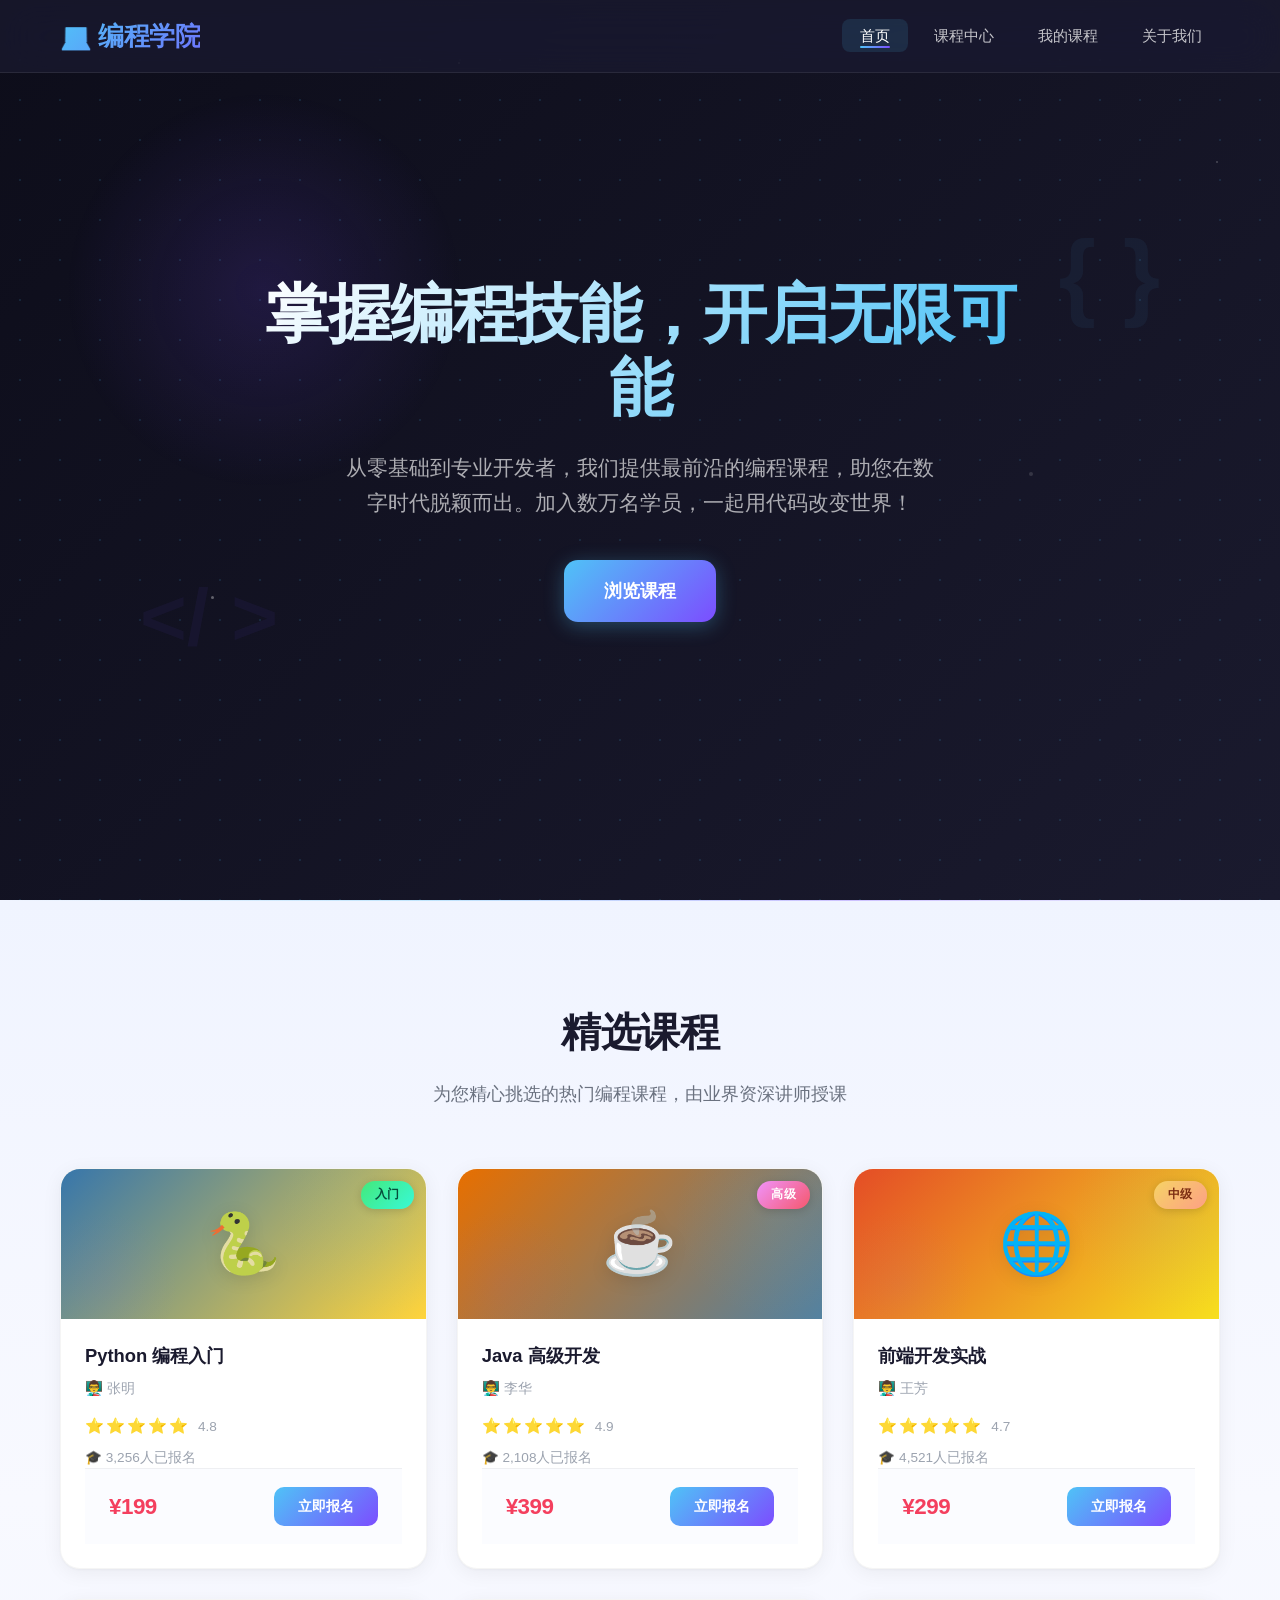
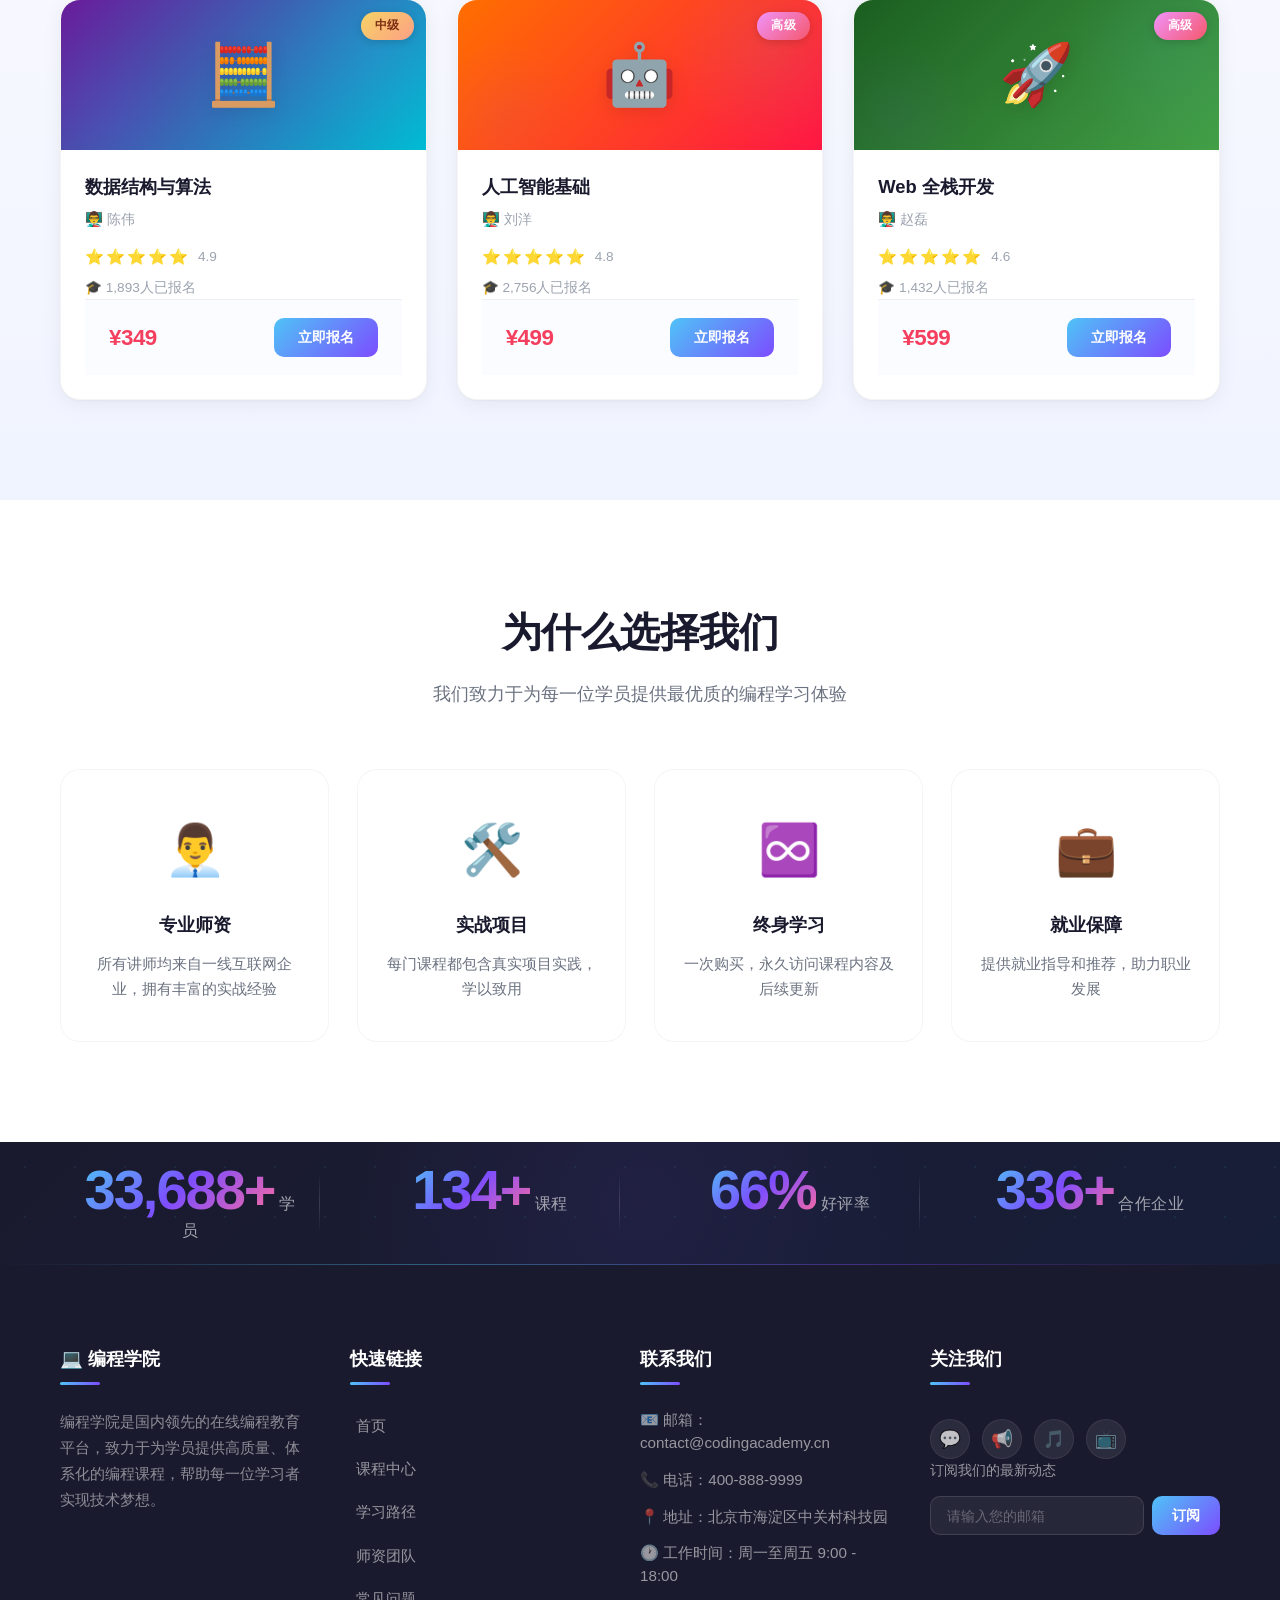
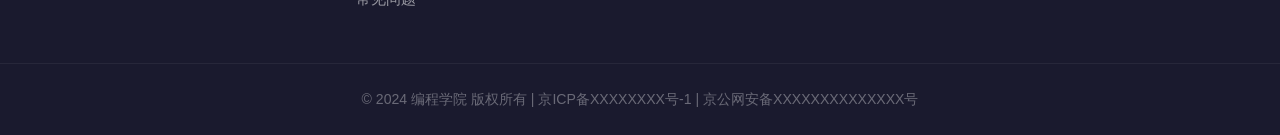
==== index.html @ 3097e920 "main commit" ====
<!doctype html>
<html lang="zh-CN">
    <head>
        <meta charset="UTF-8" />
        <meta name="viewport" content="width=device-width, initial-scale=1.0" />
        <title>编程学院 - 专业编程课程在线学习平台</title>
        <link rel="stylesheet" href="styles.css" />
    </head>
    <body>
        <!-- 导航栏 -->
        <nav class="navbar">
            <div class="container nav-container">
                <a href="index.html" class="logo">💻 编程学院</a>
                <ul class="nav-links">
                    <li>
                        <a href="index.html" class="nav-link active">首页</a>
                    </li>
                    <li>
                        <a href="courses.html" class="nav-link">课程中心</a>
                    </li>
                    <li>
                        <a href="dashboard.html" class="nav-link">我的课程</a>
                    </li>
                    <li><a href="about.html" class="nav-link">关于我们</a></li>
                </ul>
                <button class="mobile-menu-btn" aria-label="打开菜单">
                    <span></span>
                    <span></span>
                    <span></span>
                </button>
            </div>
        </nav>

        <!-- 英雄区域 -->
        <section class="hero">
            <div class="container hero-content">
                <h1 class="hero-title">掌握编程技能，开启无限可能</h1>
                <p class="hero-subtitle">
                    从零基础到专业开发者，我们提供最前沿的编程课程，助您在数字时代脱颖而出。加入数万名学员，一起用代码改变世界！
                </p>
                <a href="#courses" class="btn btn-primary btn-lg">浏览课程</a>
            </div>
        </section>

        <!-- 精选课程 -->
        <section id="courses" class="section courses-section">
            <div class="container">
                <h2 class="section-title">精选课程</h2>
                <p class="section-subtitle">
                    为您精心挑选的热门编程课程，由业界资深讲师授课
                </p>
                <div class="courses-grid">
                    <!-- 课程卡片 1: Python 编程入门 -->
                    <div class="course-card">
                        <div
                            class="card-header"
                            style="
                                background: linear-gradient(
                                    135deg,
                                    #3776ab,
                                    #ffd43b
                                );
                            "
                        >
                            <span class="course-icon">🐍</span>
                            <span class="difficulty-tag tag-beginner"
                                >入门</span
                            >
                        </div>
                        <div class="card-body">
                            <h3 class="course-title">Python 编程入门</h3>
                            <p class="course-instructor">👨‍🏫 张明</p>
                            <div class="course-rating">
                                <span class="stars">⭐⭐⭐⭐⭐</span>
                                <span class="rating-number">4.8</span>
                            </div>
                            <p class="course-enrolled">🎓 3,256人已报名</p>
                            <div class="card-footer">
                                <span class="course-price">¥199</span>
                                <button class="btn btn-enroll">立即报名</button>
                            </div>
                        </div>
                    </div>

                    <!-- 课程卡片 2: Java 高级开发 -->
                    <div class="course-card">
                        <div
                            class="card-header"
                            style="
                                background: linear-gradient(
                                    135deg,
                                    #e76f00,
                                    #5382a1
                                );
                            "
                        >
                            <span class="course-icon">☕</span>
                            <span class="difficulty-tag tag-advanced"
                                >高级</span
                            >
                        </div>
                        <div class="card-body">
                            <h3 class="course-title">Java 高级开发</h3>
                            <p class="course-instructor">👨‍🏫 李华</p>
                            <div class="course-rating">
                                <span class="stars">⭐⭐⭐⭐⭐</span>
                                <span class="rating-number">4.9</span>
                            </div>
                            <p class="course-enrolled">🎓 2,108人已报名</p>
                            <div class="card-footer">
                                <span class="course-price">¥399</span>
                                <button class="btn btn-enroll">立即报名</button>
                            </div>
                        </div>
                    </div>

                    <!-- 课程卡片 3: 前端开发实战 -->
                    <div class="course-card">
                        <div
                            class="card-header"
                            style="
                                background: linear-gradient(
                                    135deg,
                                    #e44d26,
                                    #f7df1e
                                );
                            "
                        >
                            <span class="course-icon">🌐</span>
                            <span class="difficulty-tag tag-intermediate"
                                >中级</span
                            >
                        </div>
                        <div class="card-body">
                            <h3 class="course-title">前端开发实战</h3>
                            <p class="course-instructor">👨‍🏫 王芳</p>
                            <div class="course-rating">
                                <span class="stars">⭐⭐⭐⭐⭐</span>
                                <span class="rating-number">4.7</span>
                            </div>
                            <p class="course-enrolled">🎓 4,521人已报名</p>
                            <div class="card-footer">
                                <span class="course-price">¥299</span>
                                <button class="btn btn-enroll">立即报名</button>
                            </div>
                        </div>
                    </div>

                    <!-- 课程卡片 4: 数据结构与算法 -->
                    <div class="course-card">
                        <div
                            class="card-header"
                            style="
                                background: linear-gradient(
                                    135deg,
                                    #6a1b9a,
                                    #00bcd4
                                );
                            "
                        >
                            <span class="course-icon">🧮</span>
                            <span class="difficulty-tag tag-intermediate"
                                >中级</span
                            >
                        </div>
                        <div class="card-body">
                            <h3 class="course-title">数据结构与算法</h3>
                            <p class="course-instructor">👨‍🏫 陈伟</p>
                            <div class="course-rating">
                                <span class="stars">⭐⭐⭐⭐⭐</span>
                                <span class="rating-number">4.9</span>
                            </div>
                            <p class="course-enrolled">🎓 1,893人已报名</p>
                            <div class="card-footer">
                                <span class="course-price">¥349</span>
                                <button class="btn btn-enroll">立即报名</button>
                            </div>
                        </div>
                    </div>

                    <!-- 课程卡片 5: 人工智能基础 -->
                    <div class="course-card">
                        <div
                            class="card-header"
                            style="
                                background: linear-gradient(
                                    135deg,
                                    #ff6f00,
                                    #ff1744
                                );
                            "
                        >
                            <span class="course-icon">🤖</span>
                            <span class="difficulty-tag tag-advanced"
                                >高级</span
                            >
                        </div>
                        <div class="card-body">
                            <h3 class="course-title">人工智能基础</h3>
                            <p class="course-instructor">👨‍🏫 刘洋</p>
                            <div class="course-rating">
                                <span class="stars">⭐⭐⭐⭐⭐</span>
                                <span class="rating-number">4.8</span>
                            </div>
                            <p class="course-enrolled">🎓 2,756人已报名</p>
                            <div class="card-footer">
                                <span class="course-price">¥499</span>
                                <button class="btn btn-enroll">立即报名</button>
                            </div>
                        </div>
                    </div>

                    <!-- 课程卡片 6: Web 全栈开发 -->
                    <div class="course-card">
                        <div
                            class="card-header"
                            style="
                                background: linear-gradient(
                                    135deg,
                                    #1b5e20,
                                    #43a047
                                );
                            "
                        >
                            <span class="course-icon">🚀</span>
                            <span class="difficulty-tag tag-advanced"
                                >高级</span
                            >
                        </div>
                        <div class="card-body">
                            <h3 class="course-title">Web 全栈开发</h3>
                            <p class="course-instructor">👨‍🏫 赵磊</p>
                            <div class="course-rating">
                                <span class="stars">⭐⭐⭐⭐⭐</span>
                                <span class="rating-number">4.6</span>
                            </div>
                            <p class="course-enrolled">🎓 1,432人已报名</p>
                            <div class="card-footer">
                                <span class="course-price">¥599</span>
                                <button class="btn btn-enroll">立即报名</button>
                            </div>
                        </div>
                    </div>
                </div>
            </div>
        </section>

        <!-- 为什么选择我们 -->
        <section id="about" class="section features-section">
            <div class="container">
                <h2 class="section-title">为什么选择我们</h2>
                <p class="section-subtitle">
                    我们致力于为每一位学员提供最优质的编程学习体验
                </p>
                <div class="features-grid">
                    <div class="feature-card">
                        <span class="feature-icon">👨‍💼</span>
                        <h3 class="feature-title">专业师资</h3>
                        <p class="feature-desc">
                            所有讲师均来自一线互联网企业，拥有丰富的实战经验
                        </p>
                    </div>

                    <div class="feature-card">
                        <span class="feature-icon">🛠️</span>
                        <h3 class="feature-title">实战项目</h3>
                        <p class="feature-desc">
                            每门课程都包含真实项目实践，学以致用
                        </p>
                    </div>

                    <div class="feature-card">
                        <span class="feature-icon">♾️</span>
                        <h3 class="feature-title">终身学习</h3>
                        <p class="feature-desc">
                            一次购买，永久访问课程内容及后续更新
                        </p>
                    </div>

                    <div class="feature-card">
                        <span class="feature-icon">💼</span>
                        <h3 class="feature-title">就业保障</h3>
                        <p class="feature-desc">
                            提供就业指导和推荐，助力职业发展
                        </p>
                    </div>
                </div>
            </div>
        </section>

        <!-- 统计数据 -->
        <section class="stats-section">
            <div class="container stats-grid">
                <div class="stat-item">
                    <span class="stat-number" data-target="50000">50,000+</span>
                    <span class="stat-label">学员</span>
                </div>
                <div class="stat-item">
                    <span class="stat-number" data-target="200">200+</span>
                    <span class="stat-label">课程</span>
                </div>
                <div class="stat-item">
                    <span class="stat-number" data-target="98">98%</span>
                    <span class="stat-label">好评率</span>
                </div>
                <div class="stat-item">
                    <span class="stat-number" data-target="500">500+</span>
                    <span class="stat-label">合作企业</span>
                </div>
            </div>
        </section>

        <!-- 页脚 -->
        <footer class="footer">
            <div class="container footer-grid">
                <div class="footer-col">
                    <h4 class="footer-heading">💻 编程学院</h4>
                    <p class="footer-about">
                        编程学院是国内领先的在线编程教育平台，致力于为学员提供高质量、体系化的编程课程，帮助每一位学习者实现技术梦想。
                    </p>
                </div>

                <div class="footer-col">
                    <h4 class="footer-heading">快速链接</h4>
                    <ul class="footer-links">
                        <li><a href="#">首页</a></li>
                        <li><a href="#courses">课程中心</a></li>
                        <li><a href="#">学习路径</a></li>
                        <li><a href="#">师资团队</a></li>
                        <li><a href="#">常见问题</a></li>
                    </ul>
                </div>

                <div class="footer-col">
                    <h4 class="footer-heading">联系我们</h4>
                    <ul class="footer-contact">
                        <li>📧 邮箱：contact@codingacademy.cn</li>
                        <li>📞 电话：400-888-9999</li>
                        <li>📍 地址：北京市海淀区中关村科技园</li>
                        <li>🕐 工作时间：周一至周五 9:00 - 18:00</li>
                    </ul>
                </div>

                <div class="footer-col">
                    <h4 class="footer-heading">关注我们</h4>
                    <div class="social-links">
                        <a href="#" class="social-link" title="微信">💬</a>
                        <a href="#" class="social-link" title="微博">📢</a>
                        <a href="#" class="social-link" title="抖音">🎵</a>
                        <a href="#" class="social-link" title="哔哩哔哩">📺</a>
                    </div>
                    <p class="footer-newsletter-label">订阅我们的最新动态</p>
                    <div class="newsletter-form">
                        <input
                            type="email"
                            placeholder="请输入您的邮箱"
                            class="newsletter-input"
                        />
                        <button class="btn btn-subscribe">订阅</button>
                    </div>
                </div>
            </div>
            <div class="footer-bottom">
                <div class="container">
                    <p>
                        © 2024 编程学院 版权所有 | 京ICP备XXXXXXXX号-1 |
                        京公网安备XXXXXXXXXXXXXX号
                    </p>
                </div>
            </div>
        </footer>

        <script src="app.js"></script>
    </body>
</html>
---- styles.css ----
/* ============================================
   Chinese Programming Course Enrollment Website
   Modern CSS with Animations & Effects
   ============================================ */

/* === Base Reset & Global Styles === */
*,
*::before,
*::after {
    margin: 0;
    padding: 0;
    box-sizing: border-box;
}

html {
    scroll-behavior: smooth;
    font-size: 16px;
}

body {
    font-family:
        "PingFang SC", "Microsoft YaHei", "Helvetica Neue", Arial, sans-serif;
    color: #2d2d3a;
    background: #fafbff;
    line-height: 1.6;
    overflow-x: hidden;
    -webkit-font-smoothing: antialiased;
    -moz-osx-font-smoothing: grayscale;
}

a {
    text-decoration: none;
    color: inherit;
}

ul {
    list-style: none;
}

img {
    max-width: 100%;
    display: block;
}

/* === Custom Scrollbar === */
::-webkit-scrollbar {
    width: 10px;
}

::-webkit-scrollbar-track {
    background: #1a1a2e;
}

::-webkit-scrollbar-thumb {
    background: linear-gradient(180deg, #4fc3f7, #7c4dff);
    border-radius: 10px;
    border: 2px solid #1a1a2e;
}

::-webkit-scrollbar-thumb:hover {
    background: linear-gradient(180deg, #81d4fa, #9c6fff);
}

/* === Selection Color === */
::selection {
    background: rgba(124, 77, 255, 0.3);
    color: #1a1a2e;
}

::-moz-selection {
    background: rgba(124, 77, 255, 0.3);
    color: #1a1a2e;
}

/* === Keyframe Animations === */
@keyframes float {
    0%,
    100% {
        transform: translateY(0) rotate(0deg);
        opacity: 0.6;
    }
    25% {
        transform: translateY(-30px) rotate(5deg);
        opacity: 0.8;
    }
    50% {
        transform: translateY(-15px) rotate(-3deg);
        opacity: 0.5;
    }
    75% {
        transform: translateY(-40px) rotate(8deg);
        opacity: 0.7;
    }
}

@keyframes float2 {
    0%,
    100% {
        transform: translate(0, 0) scale(1);
    }
    33% {
        transform: translate(30px, -30px) scale(1.05);
    }
    66% {
        transform: translate(-20px, -50px) scale(0.95);
    }
}

@keyframes float3 {
    0%,
    100% {
        transform: translate(0, 0) rotate(0deg);
    }
    50% {
        transform: translate(-40px, -20px) rotate(180deg);
    }
}

@keyframes fadeInUp {
    from {
        opacity: 0;
        transform: translateY(40px);
    }
    to {
        opacity: 1;
        transform: translateY(0);
    }
}

@keyframes pulse {
    0%,
    100% {
        box-shadow: 0 0 0 0 rgba(79, 195, 247, 0.4);
    }
    50% {
        box-shadow: 0 0 0 15px rgba(79, 195, 247, 0);
    }
}

@keyframes gradientShift {
    0% {
        background-position: 0% 50%;
    }
    50% {
        background-position: 100% 50%;
    }
    100% {
        background-position: 0% 50%;
    }
}

@keyframes slideDown {
    from {
        transform: translateY(-100%);
        opacity: 0;
    }
    to {
        transform: translateY(0);
        opacity: 1;
    }
}

@keyframes textGradient {
    0% {
        background-position: 0% 50%;
    }
    50% {
        background-position: 100% 50%;
    }
    100% {
        background-position: 0% 50%;
    }
}

@keyframes scaleIn {
    from {
        opacity: 0;
        transform: scale(0.9);
    }
    to {
        opacity: 1;
        transform: scale(1);
    }
}

@keyframes shimmer {
    0% {
        background-position: -200% center;
    }
    100% {
        background-position: 200% center;
    }
}

@keyframes borderGlow {
    0%,
    100% {
        border-top-color: #4fc3f7;
    }
    33% {
        border-top-color: #7c4dff;
    }
    66% {
        border-top-color: #ff6b6b;
    }
}

@keyframes countUp {
    from {
        opacity: 0;
        transform: scale(0.5);
    }
    to {
        opacity: 1;
        transform: scale(1);
    }
}

@keyframes dotPulse {
    0%,
    100% {
        opacity: 0.15;
    }
    50% {
        opacity: 0.3;
    }
}

/* === Layout === */
.container {
    max-width: 1200px;
    margin: 0 auto;
    padding: 0 20px;
}

.section {
    padding: 100px 0;
}

.section-title {
    text-align: center;
    font-size: 2.5rem;
    font-weight: 800;
    margin-bottom: 15px;
    color: #1a1a2e;
    letter-spacing: -0.5px;
}

.section-subtitle {
    text-align: center;
    color: #6b7280;
    font-size: 1.15rem;
    margin-bottom: 60px;
    max-width: 600px;
    margin-left: auto;
    margin-right: auto;
}

/* === Navbar === */
.navbar {
    position: fixed;
    top: 0;
    left: 0;
    right: 0;
    z-index: 1000;
    background: rgba(26, 26, 46, 0.75);
    backdrop-filter: blur(20px) saturate(180%);
    -webkit-backdrop-filter: blur(20px) saturate(180%);
    border-bottom: 1px solid rgba(255, 255, 255, 0.08);
    padding: 0 20px;
    transition: all 0.4s cubic-bezier(0.4, 0, 0.2, 1);
    animation: slideDown 0.6s ease-out;
}

.navbar.scrolled {
    background: rgba(26, 26, 46, 0.92);
    box-shadow: 0 8px 32px rgba(0, 0, 0, 0.3);
}

.nav-container {
    max-width: 1200px;
    margin: 0 auto;
    display: flex;
    justify-content: space-between;
    align-items: center;
    height: 72px;
}

.logo {
    font-size: 1.6rem;
    font-weight: 800;
    color: #ffffff;
    text-decoration: none;
    background: linear-gradient(135deg, #4fc3f7, #7c4dff, #ff6b9d);
    background-size: 300% 300%;
    -webkit-background-clip: text;
    -webkit-text-fill-color: transparent;
    background-clip: text;
    animation: textGradient 4s ease infinite;
    letter-spacing: -0.5px;
    transition: transform 0.3s ease;
}

.logo:hover {
    transform: scale(1.05);
}

.nav-links {
    display: flex;
    align-items: center;
    gap: 8px;
}

.nav-link {
    color: rgba(255, 255, 255, 0.75);
    text-decoration: none;
    padding: 8px 18px;
    border-radius: 8px;
    font-size: 0.95rem;
    font-weight: 500;
    position: relative;
    transition: all 0.3s ease;
    overflow: hidden;
}

.nav-link::after {
    content: "";
    position: absolute;
    bottom: 4px;
    left: 18px;
    right: 18px;
    height: 2px;
    background: linear-gradient(90deg, #4fc3f7, #7c4dff);
    border-radius: 2px;
    transform: scaleX(0);
    transform-origin: center;
    transition: transform 0.3s cubic-bezier(0.4, 0, 0.2, 1);
}

.nav-link:hover {
    color: #ffffff;
    background: rgba(255, 255, 255, 0.06);
}

.nav-link:hover::after {
    transform: scaleX(1);
}

.nav-link.active {
    color: #ffffff;
    background: rgba(79, 195, 247, 0.12);
}

.nav-link.active::after {
    transform: scaleX(1);
    background: linear-gradient(90deg, #4fc3f7, #7c4dff);
}

.mobile-menu-btn {
    display: none;
    flex-direction: column;
    justify-content: center;
    gap: 5px;
    width: 36px;
    height: 36px;
    background: none;
    border: none;
    cursor: pointer;
    padding: 6px;
    border-radius: 8px;
    transition: background 0.3s ease;
}

.mobile-menu-btn:hover {
    background: rgba(255, 255, 255, 0.1);
}

.mobile-menu-btn span {
    display: block;
    width: 100%;
    height: 2px;
    background: #ffffff;
    border-radius: 2px;
    transition: all 0.3s ease;
}

/* === Hero Section === */
.hero {
    min-height: 100vh;
    display: flex;
    align-items: center;
    justify-content: center;
    position: relative;
    overflow: hidden;
    background: linear-gradient(
        135deg,
        #0d0d1a 0%,
        #1a1a2e 25%,
        #16213e 50%,
        #1a1a3e 75%,
        #0d0d1a 100%
    );
    background-size: 400% 400%;
    animation: gradientShift 15s ease infinite;
}

/* Dot/grid pattern background */
.hero::before {
    content: "";
    position: absolute;
    top: 0;
    left: 0;
    right: 0;
    bottom: 0;
    background-image: radial-gradient(
        circle,
        rgba(79, 195, 247, 0.12) 1px,
        transparent 1px
    );
    background-size: 40px 40px;
    animation: dotPulse 6s ease-in-out infinite;
    z-index: 1;
}

/* Floating particles / shapes */
.hero::after {
    content: "";
    position: absolute;
    top: 10%;
    left: 5%;
    width: 400px;
    height: 400px;
    background: radial-gradient(
        circle,
        rgba(124, 77, 255, 0.15) 0%,
        transparent 70%
    );
    border-radius: 50%;
    animation: float2 12s ease-in-out infinite;
    z-index: 1;
}

.hero .hero-particles {
    position: absolute;
    top: 0;
    left: 0;
    right: 0;
    bottom: 0;
    z-index: 1;
    overflow: hidden;
}

.hero .hero-particle {
    position: absolute;
    border-radius: 50%;
    opacity: 0;
    animation: float 8s ease-in-out infinite;
}

.hero .hero-particle:nth-child(1) {
    width: 6px;
    height: 6px;
    background: #4fc3f7;
    top: 20%;
    left: 15%;
    animation-duration: 7s;
    animation-delay: 0s;
    opacity: 0.6;
}

.hero .hero-particle:nth-child(2) {
    width: 8px;
    height: 8px;
    background: #7c4dff;
    top: 60%;
    left: 80%;
    animation-duration: 9s;
    animation-delay: 1s;
    opacity: 0.5;
}

.hero .hero-particle:nth-child(3) {
    width: 4px;
    height: 4px;
    background: #ff6b9d;
    top: 40%;
    left: 60%;
    animation-duration: 6s;
    animation-delay: 2s;
    opacity: 0.7;
}

.hero .hero-particle:nth-child(4) {
    width: 10px;
    height: 10px;
    background: rgba(79, 195, 247, 0.4);
    top: 80%;
    left: 25%;
    animation-duration: 11s;
    animation-delay: 0.5s;
    opacity: 0.4;
}

.hero .hero-particle:nth-child(5) {
    width: 5px;
    height: 5px;
    background: rgba(124, 77, 255, 0.5);
    top: 15%;
    left: 70%;
    animation-duration: 8s;
    animation-delay: 3s;
    opacity: 0.6;
}

/* Additional floating decorative shapes via pseudo-elements on hero-content */
.hero-content {
    position: relative;
    z-index: 10;
    text-align: center;
    color: #ffffff;
    max-width: 800px;
    padding: 0 20px;
    animation: fadeInUp 1s ease-out 0.3s both;
}

.hero-content::before {
    content: "{ }";
    position: absolute;
    top: -80px;
    right: -120px;
    font-size: 6rem;
    font-weight: 800;
    color: rgba(79, 195, 247, 0.06);
    animation: float3 10s ease-in-out infinite;
    pointer-events: none;
    z-index: -1;
}

.hero-content::after {
    content: "</ >";
    position: absolute;
    bottom: -60px;
    left: -100px;
    font-size: 5rem;
    font-weight: 800;
    color: rgba(124, 77, 255, 0.06);
    animation: float2 12s ease-in-out infinite reverse;
    pointer-events: none;
    z-index: -1;
}

.hero-title {
    font-size: 4rem;
    font-weight: 900;
    line-height: 1.15;
    margin-bottom: 24px;
    letter-spacing: -1.5px;
    background: linear-gradient(
        135deg,
        #ffffff 0%,
        #4fc3f7 30%,
        #7c4dff 60%,
        #ff6b9d 100%
    );
    background-size: 300% 300%;
    -webkit-background-clip: text;
    -webkit-text-fill-color: transparent;
    background-clip: text;
    animation: textGradient 6s ease infinite;
}

.hero-subtitle {
    font-size: 1.3rem;
    color: rgba(255, 255, 255, 0.65);
    margin-bottom: 40px;
    line-height: 1.7;
    font-weight: 400;
    max-width: 600px;
    margin-left: auto;
    margin-right: auto;
}

/* === Buttons === */
.btn {
    display: inline-flex;
    align-items: center;
    justify-content: center;
    gap: 8px;
    padding: 12px 28px;
    border: none;
    border-radius: 12px;
    font-size: 1rem;
    font-weight: 600;
    font-family: inherit;
    cursor: pointer;
    transition: all 0.3s cubic-bezier(0.4, 0, 0.2, 1);
    text-decoration: none;
    position: relative;
    overflow: hidden;
}

.btn::before {
    content: "";
    position: absolute;
    top: 0;
    left: -100%;
    width: 100%;
    height: 100%;
    background: linear-gradient(
        90deg,
        transparent,
        rgba(255, 255, 255, 0.15),
        transparent
    );
    transition: left 0.5s ease;
}

.btn:hover::before {
    left: 100%;
}

.btn-primary {
    background: linear-gradient(135deg, #4fc3f7, #7c4dff);
    color: #ffffff;
    box-shadow: 0 4px 20px rgba(79, 195, 247, 0.3);
}

.btn-primary:hover {
    transform: translateY(-2px) scale(1.03);
    box-shadow:
        0 8px 40px rgba(79, 195, 247, 0.45),
        0 0 60px rgba(124, 77, 255, 0.2);
}

.btn-primary:active {
    transform: translateY(0) scale(0.98);
}

.btn-lg {
    padding: 16px 40px;
    font-size: 1.15rem;
    border-radius: 14px;
    animation: pulse 3s infinite;
}

.btn-lg:hover {
    animation: none;
    transform: translateY(-3px) scale(1.05);
    box-shadow:
        0 12px 50px rgba(79, 195, 247, 0.5),
        0 0 80px rgba(124, 77, 255, 0.25);
}

/* === Course Section === */
.courses-section {
    background: linear-gradient(180deg, #f0f4ff 0%, #f8f9ff 50%, #f0f4ff 100%);
    position: relative;
}

.courses-section::before {
    content: "";
    position: absolute;
    top: 0;
    left: 0;
    right: 0;
    height: 1px;
    background: linear-gradient(
        90deg,
        transparent,
        rgba(79, 195, 247, 0.3),
        rgba(124, 77, 255, 0.3),
        transparent
    );
}

.courses-grid {
    display: grid;
    grid-template-columns: repeat(3, 1fr);
    gap: 30px;
}

.course-card {
    background: #ffffff;
    border-radius: 20px;
    overflow: hidden;
    box-shadow:
        0 4px 20px rgba(0, 0, 0, 0.06),
        0 1px 3px rgba(0, 0, 0, 0.04);
    transition: all 0.4s cubic-bezier(0.4, 0, 0.2, 1);
    border: 1px solid rgba(0, 0, 0, 0.04);
    position: relative;
}

.course-card::before {
    content: "";
    position: absolute;
    top: 0;
    left: 0;
    right: 0;
    height: 3px;
    background: linear-gradient(90deg, #4fc3f7, #7c4dff);
    opacity: 0;
    transition: opacity 0.4s ease;
}

.course-card:hover {
    transform: translateY(-10px) scale(1.02);
    box-shadow:
        0 20px 60px rgba(0, 0, 0, 0.12),
        0 8px 24px rgba(79, 195, 247, 0.08);
}

.course-card:hover::before {
    opacity: 1;
}

/* Staggered animation delays for cards */
.course-card.animate {
    animation: fadeInUp 0.6s ease-out both;
}

.course-card:nth-child(1).animate {
    animation-delay: 0.1s;
}
.course-card:nth-child(2).animate {
    animation-delay: 0.2s;
}
.course-card:nth-child(3).animate {
    animation-delay: 0.3s;
}
.course-card:nth-child(4).animate {
    animation-delay: 0.4s;
}
.course-card:nth-child(5).animate {
    animation-delay: 0.5s;
}
.course-card:nth-child(6).animate {
    animation-delay: 0.6s;
}
.course-card:nth-child(7).animate {
    animation-delay: 0.7s;
}
.course-card:nth-child(8).animate {
    animation-delay: 0.8s;
}
.course-card:nth-child(9).animate {
    animation-delay: 0.9s;
}

.card-header {
    height: 150px;
    display: flex;
    align-items: center;
    justify-content: center;
    position: relative;
    background: linear-gradient(135deg, #f0f4ff 0%, #e8ecff 100%);
    overflow: hidden;
}

.card-header::before {
    content: "";
    position: absolute;
    width: 200px;
    height: 200px;
    background: radial-gradient(
        circle,
        rgba(79, 195, 247, 0.08) 0%,
        transparent 70%
    );
    border-radius: 50%;
    top: -50px;
    right: -50px;
}

.card-header::after {
    content: "";
    position: absolute;
    width: 150px;
    height: 150px;
    background: radial-gradient(
        circle,
        rgba(124, 77, 255, 0.06) 0%,
        transparent 70%
    );
    border-radius: 50%;
    bottom: -40px;
    left: -30px;
}

.course-icon {
    font-size: 60px;
    position: relative;
    z-index: 2;
    filter: drop-shadow(0 4px 8px rgba(0, 0, 0, 0.1));
    transition: transform 0.4s cubic-bezier(0.4, 0, 0.2, 1);
}

.course-card:hover .course-icon {
    transform: scale(1.15) rotate(-5deg);
}

.difficulty-tag {
    position: absolute;
    top: 12px;
    right: 12px;
    padding: 4px 14px;
    border-radius: 20px;
    font-size: 0.75rem;
    font-weight: 700;
    color: #ffffff;
    z-index: 3;
    letter-spacing: 0.5px;
    text-transform: uppercase;
    box-shadow: 0 2px 8px rgba(0, 0, 0, 0.15);
}

.tag-beginner {
    background: linear-gradient(135deg, #43e97b, #38f9d7);
    color: #064e3b;
}

.tag-intermediate {
    background: linear-gradient(135deg, #f6d365, #fda085);
    color: #7c2d12;
}

.tag-advanced {
    background: linear-gradient(135deg, #f093fb, #f5576c);
    color: #ffffff;
}

.card-body {
    padding: 24px;
}

.course-title {
    font-size: 1.15rem;
    font-weight: 700;
    color: #1a1a2e;
    margin-bottom: 8px;
    line-height: 1.4;
    transition: color 0.3s ease;
}

.course-card:hover .course-title {
    color: #7c4dff;
}

.course-instructor {
    color: #9ca3af;
    font-size: 0.9rem;
    margin-bottom: 14px;
    display: flex;
    align-items: center;
    gap: 6px;
}

.course-rating {
    display: flex;
    align-items: center;
    gap: 8px;
    margin-bottom: 8px;
}

.stars {
    color: #fbbf24;
    font-size: 0.95rem;
    letter-spacing: 2px;
}

.rating-number {
    font-size: 0.85rem;
    color: #9ca3af;
    font-weight: 500;
}

.course-enrolled {
    font-size: 0.85rem;
    color: #9ca3af;
    margin-bottom: 0;
}

.card-footer {
    display: flex;
    justify-content: space-between;
    align-items: center;
    padding: 18px 24px;
    border-top: 1px solid rgba(0, 0, 0, 0.05);
    background: rgba(248, 249, 255, 0.5);
}

.course-price {
    font-size: 1.4rem;
    font-weight: 800;
    color: #f43f5e;
    letter-spacing: -0.5px;
}

.course-price .original-price {
    font-size: 0.85rem;
    color: #9ca3af;
    text-decoration: line-through;
    font-weight: 400;
    margin-left: 6px;
}

.btn-enroll {
    display: inline-flex;
    align-items: center;
    gap: 6px;
    padding: 10px 24px;
    background: linear-gradient(135deg, #4fc3f7, #7c4dff);
    color: #ffffff;
    border: none;
    border-radius: 10px;
    font-size: 0.9rem;
    font-weight: 600;
    font-family: inherit;
    cursor: pointer;
    transition: all 0.3s cubic-bezier(0.4, 0, 0.2, 1);
    position: relative;
    overflow: hidden;
}

.btn-enroll::before {
    content: "";
    position: absolute;
    top: 0;
    left: -100%;
    width: 100%;
    height: 100%;
    background: linear-gradient(
        90deg,
        transparent,
        rgba(255, 255, 255, 0.2),
        transparent
    );
    transition: left 0.5s ease;
}

.btn-enroll:hover {
    transform: translateY(-2px);
    box-shadow:
        0 6px 25px rgba(124, 77, 255, 0.4),
        0 0 40px rgba(79, 195, 247, 0.15);
}

.btn-enroll:hover::before {
    left: 100%;
}

.btn-enroll:active {
    transform: translateY(0);
}

/* === Features Section === */
.features-section {
    background: #ffffff;
    position: relative;
}

.features-grid {
    display: grid;
    grid-template-columns: repeat(4, 1fr);
    gap: 28px;
}

.feature-card {
    text-align: center;
    padding: 40px 24px;
    border-radius: 20px;
    background: #ffffff;
    border: 1px solid rgba(0, 0, 0, 0.04);
    transition: all 0.4s cubic-bezier(0.4, 0, 0.2, 1);
    position: relative;
    overflow: hidden;
}

.feature-card::before {
    content: "";
    position: absolute;
    top: 0;
    left: 0;
    right: 0;
    height: 4px;
    background: linear-gradient(90deg, #4fc3f7, #7c4dff);
    transform: scaleX(0);
    transform-origin: left;
    transition: transform 0.4s cubic-bezier(0.4, 0, 0.2, 1);
    border-radius: 4px 4px 0 0;
}

.feature-card::after {
    content: "";
    position: absolute;
    top: 0;
    left: 0;
    right: 0;
    bottom: 0;
    background: linear-gradient(
        135deg,
        rgba(79, 195, 247, 0.03),
        rgba(124, 77, 255, 0.03)
    );
    opacity: 0;
    transition: opacity 0.4s ease;
    pointer-events: none;
}

.feature-card:hover {
    transform: translateY(-8px);
    box-shadow:
        0 20px 50px rgba(0, 0, 0, 0.08),
        0 8px 20px rgba(79, 195, 247, 0.06);
    border-color: rgba(79, 195, 247, 0.15);
}

.feature-card:hover::before {
    transform: scaleX(1);
}

.feature-card:hover::after {
    opacity: 1;
}

/* Staggered animation for feature cards */
.feature-card.animate {
    animation: fadeInUp 0.6s ease-out both;
}

.feature-card:nth-child(1).animate {
    animation-delay: 0.1s;
}
.feature-card:nth-child(2).animate {
    animation-delay: 0.2s;
}
.feature-card:nth-child(3).animate {
    animation-delay: 0.3s;
}
.feature-card:nth-child(4).animate {
    animation-delay: 0.4s;
}

.feature-icon {
    font-size: 50px;
    margin-bottom: 20px;
    display: inline-block;
    transition: transform 0.4s cubic-bezier(0.4, 0, 0.2, 1);
    position: relative;
    z-index: 1;
}

.feature-card:hover .feature-icon {
    transform: scale(1.2) translateY(-4px);
}

.feature-title {
    font-size: 1.15rem;
    font-weight: 700;
    color: #1a1a2e;
    margin-bottom: 12px;
    position: relative;
    z-index: 1;
}

.feature-desc {
    color: #6b7280;
    font-size: 0.95rem;
    line-height: 1.65;
    position: relative;
    z-index: 1;
}

/* === Stats Section === */
.stats-section {
    background: linear-gradient(
        135deg,
        #1a1a2e 0%,
        #16213e 40%,
        #1a1a3e 70%,
        #0d0d1a 100%
    );
    background-size: 400% 400%;
    animation: gradientShift 20s ease infinite;
    color: #ffffff;
    position: relative;
    overflow: hidden;
}

.stats-section::before {
    content: "";
    position: absolute;
    top: 0;
    left: 0;
    right: 0;
    bottom: 0;
    background-image: radial-gradient(
        circle,
        rgba(79, 195, 247, 0.08) 1px,
        transparent 1px
    );
    background-size: 50px 50px;
    pointer-events: none;
}

.stats-section::after {
    content: "";
    position: absolute;
    top: 50%;
    left: 50%;
    transform: translate(-50%, -50%);
    width: 600px;
    height: 600px;
    background: radial-gradient(
        circle,
        rgba(124, 77, 255, 0.08) 0%,
        transparent 70%
    );
    border-radius: 50%;
    pointer-events: none;
}

.stats-grid {
    display: grid;
    grid-template-columns: repeat(4, 1fr);
    gap: 40px;
    position: relative;
    z-index: 2;
}

.stat-item {
    text-align: center;
    position: relative;
    padding: 20px;
}

.stat-item::after {
    content: "";
    position: absolute;
    right: 0;
    top: 25%;
    height: 50%;
    width: 1px;
    background: linear-gradient(
        180deg,
        transparent,
        rgba(255, 255, 255, 0.15),
        transparent
    );
}

.stat-item:last-child::after {
    display: none;
}

.stat-number {
    font-size: 3.5rem;
    font-weight: 900;
    letter-spacing: -2px;
    line-height: 1;
    margin-bottom: 10px;
    background: linear-gradient(135deg, #4fc3f7, #7c4dff, #ff6b9d);
    -webkit-background-clip: text;
    -webkit-text-fill-color: transparent;
    background-clip: text;
}

.stat-item.animate .stat-number {
    animation: countUp 0.8s ease-out both;
}

.stat-item:nth-child(1).animate .stat-number {
    animation-delay: 0.1s;
}
.stat-item:nth-child(2).animate .stat-number {
    animation-delay: 0.25s;
}
.stat-item:nth-child(3).animate .stat-number {
    animation-delay: 0.4s;
}
.stat-item:nth-child(4).animate .stat-number {
    animation-delay: 0.55s;
}

.stat-label {
    font-size: 1rem;
    color: rgba(255, 255, 255, 0.6);
    font-weight: 500;
    letter-spacing: 0.5px;
}

/* === Footer === */
.footer {
    background: #1a1a2e;
    color: rgba(255, 255, 255, 0.7);
    padding-top: 80px;
    position: relative;
    overflow: hidden;
}

.footer::before {
    content: "";
    position: absolute;
    top: 0;
    left: 0;
    right: 0;
    height: 1px;
    background: linear-gradient(
        90deg,
        transparent,
        rgba(79, 195, 247, 0.4),
        rgba(124, 77, 255, 0.4),
        transparent
    );
}

.footer-grid {
    display: grid;
    grid-template-columns: repeat(4, 1fr);
    gap: 40px;
    padding-bottom: 50px;
}

.footer-col {
    display: flex;
    flex-direction: column;
}

.footer-heading {
    color: #ffffff;
    font-size: 1.15rem;
    font-weight: 700;
    margin-bottom: 24px;
    position: relative;
    padding-bottom: 12px;
}

.footer-heading::after {
    content: "";
    position: absolute;
    bottom: 0;
    left: 0;
    width: 40px;
    height: 3px;
    background: linear-gradient(90deg, #4fc3f7, #7c4dff);
    border-radius: 3px;
}

.footer-about {
    color: rgba(255, 255, 255, 0.5);
    font-size: 0.95rem;
    line-height: 1.7;
}

.footer-links {
    display: flex;
    flex-direction: column;
    gap: 12px;
}

.footer-links li a {
    color: rgba(255, 255, 255, 0.55);
    font-size: 0.95rem;
    transition: all 0.3s ease;
    display: inline-flex;
    align-items: center;
    gap: 6px;
    padding: 2px 0;
}

.footer-links li a:hover {
    color: #ffffff;
    transform: translateX(6px);
}

.footer-links li a::before {
    content: "";
    width: 0;
    height: 2px;
    background: #4fc3f7;
    transition: width 0.3s ease;
    border-radius: 2px;
}

.footer-links li a:hover::before {
    width: 12px;
}

.footer-contact {
    display: flex;
    flex-direction: column;
    gap: 14px;
}

.footer-contact li {
    color: rgba(255, 255, 255, 0.55);
    font-size: 0.95rem;
    display: flex;
    align-items: center;
    gap: 10px;
    line-height: 1.5;
}

.social-links {
    display: flex;
    gap: 12px;
    margin-top: 10px;
}

.social-link {
    width: 40px;
    height: 40px;
    border-radius: 50%;
    background: rgba(255, 255, 255, 0.08);
    display: flex;
    align-items: center;
    justify-content: center;
    font-size: 1.1rem;
    color: rgba(255, 255, 255, 0.7);
    transition: all 0.3s cubic-bezier(0.4, 0, 0.2, 1);
    border: 1px solid rgba(255, 255, 255, 0.06);
    text-decoration: none;
}

.social-link:hover {
    background: linear-gradient(135deg, #4fc3f7, #7c4dff);
    color: #ffffff;
    transform: translateY(-4px) scale(1.1);
    box-shadow: 0 8px 25px rgba(124, 77, 255, 0.3);
    border-color: transparent;
}

.footer-newsletter-label {
    font-size: 0.9rem;
    color: rgba(255, 255, 255, 0.55);
    margin-bottom: 14px;
    line-height: 1.6;
}

.newsletter-form {
    display: flex;
    gap: 8px;
}

.newsletter-input {
    flex: 1;
    padding: 10px 16px;
    background: rgba(255, 255, 255, 0.06);
    border: 1px solid rgba(255, 255, 255, 0.12);
    border-radius: 10px;
    color: #ffffff;
    font-size: 0.9rem;
    font-family: inherit;
    transition: all 0.3s ease;
    outline: none;
}

.newsletter-input::placeholder {
    color: rgba(255, 255, 255, 0.3);
}

.newsletter-input:focus {
    border-color: #4fc3f7;
    background: rgba(79, 195, 247, 0.06);
    box-shadow: 0 0 0 3px rgba(79, 195, 247, 0.1);
}

.btn-subscribe {
    padding: 10px 20px;
    background: linear-gradient(135deg, #4fc3f7, #7c4dff);
    color: #ffffff;
    border: none;
    border-radius: 10px;
    font-size: 0.9rem;
    font-weight: 600;
    font-family: inherit;
    cursor: pointer;
    transition: all 0.3s ease;
    white-space: nowrap;
}

.btn-subscribe:hover {
    transform: translateY(-2px);
    box-shadow: 0 6px 20px rgba(79, 195, 247, 0.3);
}

.footer-bottom {
    border-top: 1px solid rgba(255, 255, 255, 0.06);
    text-align: center;
    padding: 24px 0;
    font-size: 0.88rem;
    color: rgba(255, 255, 255, 0.35);
}

.footer-bottom a {
    color: rgba(255, 255, 255, 0.5);
    transition: color 0.3s ease;
}

.footer-bottom a:hover {
    color: #4fc3f7;
}

/* === Modal === */
.modal-overlay {
    position: fixed;
    top: 0;
    left: 0;
    right: 0;
    bottom: 0;
    background: rgba(0, 0, 0, 0.6);
    backdrop-filter: blur(8px);
    -webkit-backdrop-filter: blur(8px);
    z-index: 2000;
    display: flex;
    align-items: center;
    justify-content: center;
    opacity: 0;
    visibility: hidden;
    transition: all 0.4s cubic-bezier(0.4, 0, 0.2, 1);
    padding: 20px;
}

.modal-overlay.active {
    opacity: 1;
    visibility: visible;
}

.modal {
    background: #ffffff;
    max-width: 500px;
    width: 100%;
    border-radius: 24px;
    padding: 0;
    position: relative;
    transform: scale(0.9) translateY(20px);
    transition: all 0.4s cubic-bezier(0.4, 0, 0.2, 1);
    box-shadow:
        0 25px 80px rgba(0, 0, 0, 0.25),
        0 10px 30px rgba(0, 0, 0, 0.15);
    overflow: hidden;
    max-height: 90vh;
    overflow-y: auto;
}

.modal-overlay.active .modal {
    transform: scale(1) translateY(0);
}

.modal::before {
    content: "";
    position: absolute;
    top: 0;
    left: 0;
    right: 0;
    height: 4px;
    background: linear-gradient(90deg, #4fc3f7, #7c4dff, #ff6b9d);
}

.modal-header {
    display: flex;
    justify-content: space-between;
    align-items: center;
    padding: 28px 32px 0;
}

.modal-header h2,
.modal-header .modal-title {
    font-size: 1.5rem;
    font-weight: 800;
    color: #1a1a2e;
}

.modal-close {
    width: 36px;
    height: 36px;
    display: flex;
    align-items: center;
    justify-content: center;
    border: none;
    background: rgba(0, 0, 0, 0.04);
    border-radius: 50%;
    font-size: 1.4rem;
    cursor: pointer;
    color: #6b7280;
    transition: all 0.3s ease;
    line-height: 1;
}

.modal-close:hover {
    background: rgba(244, 63, 94, 0.1);
    color: #f43f5e;
    transform: rotate(90deg);
}

.modal-body {
    padding: 28px 32px 32px;
}

.form-group {
    margin-bottom: 20px;
}

.form-group label {
    display: block;
    font-weight: 600;
    color: #1a1a2e;
    margin-bottom: 8px;
    font-size: 0.95rem;
}

.form-group input,
.form-group select {
    width: 100%;
    padding: 12px 16px;
    border: 2px solid #e5e7eb;
    border-radius: 12px;
    font-size: 1rem;
    font-family: inherit;
    color: #1a1a2e;
    background: #ffffff;
    transition: all 0.3s cubic-bezier(0.4, 0, 0.2, 1);
    outline: none;
    appearance: none;
    -webkit-appearance: none;
}

.form-group input::placeholder {
    color: #9ca3af;
}

.form-group input:focus,
.form-group select:focus {
    border-color: #4fc3f7;
    box-shadow: 0 0 0 4px rgba(79, 195, 247, 0.12);
}

.form-group select {
    background-image: url("data:image/svg+xml,%3Csvg xmlns='http://www.w3.org/2000/svg' width='12' height='12' viewBox='0 0 12 12'%3E%3Cpath fill='%236b7280' d='M6 8L1 3h10z'/%3E%3C/svg%3E");
    background-repeat: no-repeat;
    background-position: right 14px center;
    padding-right: 40px;
}

.btn-submit {
    width: 100%;
    padding: 14px 28px;
    background: linear-gradient(135deg, #4fc3f7, #7c4dff);
    color: #ffffff;
    border: none;
    border-radius: 12px;
    font-size: 1.1rem;
    font-weight: 700;
    font-family: inherit;
    cursor: pointer;
    transition: all 0.3s cubic-bezier(0.4, 0, 0.2, 1);
    position: relative;
    overflow: hidden;
    margin-top: 8px;
}

.btn-submit::before {
    content: "";
    position: absolute;
    top: 0;
    left: -100%;
    width: 100%;
    height: 100%;
    background: linear-gradient(
        90deg,
        transparent,
        rgba(255, 255, 255, 0.2),
        transparent
    );
    transition: left 0.5s ease;
}

.btn-submit:hover {
    transform: translateY(-2px);
    box-shadow: 0 8px 30px rgba(124, 77, 255, 0.4);
}

.btn-submit:hover::before {
    left: 100%;
}

.btn-submit:active {
    transform: translateY(0);
}

.modal-success {
    display: none;
    text-align: center;
    padding: 40px 20px;
    animation: scaleIn 0.5s ease-out;
}

.modal-success.show {
    display: block;
}

.modal-success .checkmark {
    font-size: 4rem;
    margin-bottom: 16px;
    display: block;
}

.modal-success h3 {
    font-size: 1.4rem;
    font-weight: 700;
    color: #1a1a2e;
    margin-bottom: 10px;
}

.modal-success p {
    color: #6b7280;
    font-size: 1rem;
}

/* === Animate Class (for scroll reveal) === */
.animate {
    animation: fadeInUp 0.6s ease-out both;
}

/* === Responsive Design === */

/* Tablet: 768px - 1024px */
@media (max-width: 1024px) {
    .section {
        padding: 80px 0;
    }

    .section-title {
        font-size: 2rem;
    }

    .hero-title {
        font-size: 3rem;
    }

    .hero-subtitle {
        font-size: 1.1rem;
    }

    .courses-grid {
        grid-template-columns: repeat(2, 1fr);
        gap: 24px;
    }

    .features-grid {
        grid-template-columns: repeat(2, 1fr);
        gap: 24px;
    }

    .stats-grid {
        grid-template-columns: repeat(2, 1fr);
        gap: 30px;
    }

    .stat-item:nth-child(2)::after {
        display: none;
    }

    .stat-number {
        font-size: 2.8rem;
    }

    .footer-grid {
        grid-template-columns: repeat(2, 1fr);
        gap: 36px;
    }
}

/* Mobile: < 768px */
@media (max-width: 768px) {
    .section {
        padding: 60px 0;
    }

    .section-title {
        font-size: 1.75rem;
    }

    .section-subtitle {
        font-size: 1rem;
        margin-bottom: 40px;
    }

    /* Mobile Navbar */
    .mobile-menu-btn {
        display: flex;
    }

    .nav-links {
        position: fixed;
        top: 72px;
        left: 0;
        right: 0;
        bottom: 0;
        background: rgba(26, 26, 46, 0.97);
        backdrop-filter: blur(20px);
        -webkit-backdrop-filter: blur(20px);
        flex-direction: column;
        align-items: center;
        justify-content: center;
        gap: 8px;
        opacity: 0;
        visibility: hidden;
        transform: translateY(-20px);
        transition: all 0.4s cubic-bezier(0.4, 0, 0.2, 1);
    }

    .nav-links.active {
        opacity: 1;
        visibility: visible;
        transform: translateY(0);
    }

    .nav-link {
        font-size: 1.2rem;
        padding: 14px 30px;
    }

    /* Mobile Hero */
    .hero {
        min-height: 100vh;
        padding: 100px 0 60px;
    }

    .hero-title {
        font-size: 2.2rem;
        letter-spacing: -1px;
    }

    .hero-subtitle {
        font-size: 1rem;
        margin-bottom: 32px;
    }

    .hero-content::before,
    .hero-content::after {
        display: none;
    }

    .btn-lg {
        padding: 14px 32px;
        font-size: 1rem;
    }

    /* Mobile Grids */
    .courses-grid {
        grid-template-columns: 1fr;
        gap: 20px;
    }

    .features-grid {
        grid-template-columns: 1fr;
        gap: 16px;
    }

    .feature-card {
        padding: 30px 24px;
    }

    .stats-grid {
        grid-template-columns: repeat(2, 1fr);
        gap: 20px;
    }

    .stat-item::after {
        display: none;
    }

    .stat-number {
        font-size: 2.2rem;
    }

    .stat-label {
        font-size: 0.88rem;
    }

    /* Mobile Footer */
    .footer {
        padding-top: 60px;
    }

    .footer-grid {
        grid-template-columns: 1fr;
        gap: 32px;
    }

    .footer-heading::after {
        left: 50%;
        transform: translateX(-50%);
    }

    .footer-col {
        text-align: center;
        align-items: center;
    }

    .footer-links li a {
        justify-content: center;
    }

    .footer-contact li {
        justify-content: center;
    }

    .social-links {
        justify-content: center;
    }

    .newsletter-form {
        flex-direction: column;
    }

    .newsletter-input {
        width: 100%;
    }

    /* Mobile Modal */
    .modal {
        max-width: 100%;
        border-radius: 20px 20px 0 0;
        margin-top: auto;
        max-height: 85vh;
    }

    .modal-header {
        padding: 24px 24px 0;
    }

    .modal-body {
        padding: 24px;
    }
}

/* Small Mobile: < 480px */
@media (max-width: 480px) {
    .hero-title {
        font-size: 1.8rem;
    }

    .hero-subtitle {
        font-size: 0.95rem;
    }

    .container {
        padding: 0 16px;
    }

    .stats-grid {
        grid-template-columns: 1fr 1fr;
        gap: 16px;
    }

    .stat-number {
        font-size: 2rem;
    }

    .card-footer {
        flex-direction: column;
        gap: 12px;
        align-items: stretch;
    }

    .btn-enroll {
        justify-content: center;
    }

    .course-price {
        text-align: center;
    }
}

/* === Utility: Reduced Motion === */
@media (prefers-reduced-motion: reduce) {
    *,
    *::before,
    *::after {
        animation-duration: 0.01ms !important;
        animation-iteration-count: 1 !important;
        transition-duration: 0.01ms !important;
        scroll-behavior: auto !important;
    }
}

/* === Utility: Hidden / Visible helpers === */
.hidden {
    display: none !important;
}

.sr-only {
    position: absolute;
    width: 1px;
    height: 1px;
    padding: 0;
    margin: -1px;
    overflow: hidden;
    clip: rect(0, 0, 0, 0);
    border: 0;
}

/* ============================================
   Page Header (courses, dashboard, about)
   ============================================ */
.page-header {
    background: linear-gradient(
        135deg,
        #0d0d1a 0%,
        #1a1a2e 30%,
        #16213e 60%,
        #1a1a3e 100%
    );
    background-size: 400% 400%;
    animation: gradientShift 15s ease infinite;
    padding: 140px 0 70px;
    text-align: center;
    color: #ffffff;
    position: relative;
    overflow: hidden;
}

.page-header::before {
    content: "";
    position: absolute;
    top: 0;
    left: 0;
    right: 0;
    bottom: 0;
    background-image: radial-gradient(
        circle,
        rgba(79, 195, 247, 0.1) 1px,
        transparent 1px
    );
    background-size: 40px 40px;
    animation: dotPulse 6s ease-in-out infinite;
    pointer-events: none;
}

.page-header::after {
    content: "";
    position: absolute;
    top: 50%;
    left: 50%;
    transform: translate(-50%, -50%);
    width: 600px;
    height: 600px;
    background: radial-gradient(
        circle,
        rgba(124, 77, 255, 0.1) 0%,
        transparent 70%
    );
    border-radius: 50%;
    pointer-events: none;
}

.page-header h1 {
    font-size: 3rem;
    font-weight: 900;
    margin-bottom: 16px;
    position: relative;
    z-index: 2;
    background: linear-gradient(135deg, #ffffff 0%, #4fc3f7 50%, #7c4dff 100%);
    background-size: 300% 300%;
    -webkit-background-clip: text;
    -webkit-text-fill-color: transparent;
    background-clip: text;
    animation: textGradient 6s ease infinite;
    letter-spacing: -1px;
}

.page-header p {
    font-size: 1.15rem;
    color: rgba(255, 255, 255, 0.6);
    position: relative;
    z-index: 2;
    max-width: 600px;
    margin: 0 auto;
}

/* ============================================
   Filter Bar (courses page)
   ============================================ */
.filter-bar {
    background: #ffffff;
    border-bottom: 1px solid rgba(0, 0, 0, 0.06);
    padding: 20px 0;
    position: sticky;
    top: 72px;
    z-index: 100;
    box-shadow: 0 4px 20px rgba(0, 0, 0, 0.04);
    backdrop-filter: blur(10px);
    -webkit-backdrop-filter: blur(10px);
}

.filter-bar .container {
    display: flex;
    gap: 14px;
    align-items: center;
    flex-wrap: wrap;
}

.search-input {
    flex: 1;
    min-width: 200px;
    padding: 12px 20px;
    border: 2px solid #e5e7eb;
    border-radius: 12px;
    font-size: 0.95rem;
    font-family: inherit;
    color: #1a1a2e;
    background: #fafbff;
    transition: all 0.3s cubic-bezier(0.4, 0, 0.2, 1);
    outline: none;
}

.search-input::placeholder {
    color: #9ca3af;
}

.search-input:focus {
    border-color: #4fc3f7;
    box-shadow: 0 0 0 4px rgba(79, 195, 247, 0.12);
    background: #ffffff;
}

.filter-select {
    padding: 12px 40px 12px 16px;
    border: 2px solid #e5e7eb;
    border-radius: 12px;
    font-size: 0.95rem;
    font-family: inherit;
    color: #1a1a2e;
    background: #fafbff;
    appearance: none;
    -webkit-appearance: none;
    background-image: url("data:image/svg+xml,%3Csvg xmlns='http://www.w3.org/2000/svg' width='12' height='12' viewBox='0 0 12 12'%3E%3Cpath fill='%236b7280' d='M6 8L1 3h10z'/%3E%3C/svg%3E");
    background-repeat: no-repeat;
    background-position: right 14px center;
    cursor: pointer;
    transition: all 0.3s cubic-bezier(0.4, 0, 0.2, 1);
    outline: none;
}

.filter-select:focus {
    border-color: #4fc3f7;
    box-shadow: 0 0 0 4px rgba(79, 195, 247, 0.12);
    background-color: #ffffff;
}

.filter-select:hover {
    border-color: #c0c6d0;
}

/* ============================================
   Pagination (courses page)
   ============================================ */
.pagination {
    display: flex;
    justify-content: center;
    align-items: center;
    gap: 8px;
    padding: 50px 0 20px;
}

.pagination button,
.pagination .page-btn {
    padding: 10px 18px;
    border: 2px solid #e5e7eb;
    border-radius: 10px;
    background: #ffffff;
    color: #1a1a2e;
    font-size: 0.95rem;
    font-family: inherit;
    font-weight: 500;
    cursor: pointer;
    transition: all 0.3s cubic-bezier(0.4, 0, 0.2, 1);
}

.pagination button:hover:not(:disabled):not(.active),
.pagination .page-btn:hover:not(:disabled):not(.active) {
    border-color: #4fc3f7;
    color: #4fc3f7;
    background: rgba(79, 195, 247, 0.04);
    transform: translateY(-2px);
    box-shadow: 0 4px 12px rgba(79, 195, 247, 0.15);
}

.pagination button.active,
.pagination .page-btn.active {
    background: linear-gradient(135deg, #4fc3f7, #7c4dff);
    color: #ffffff;
    border-color: transparent;
    box-shadow: 0 4px 16px rgba(124, 77, 255, 0.3);
}

.pagination button:disabled,
.pagination .page-btn:disabled {
    opacity: 0.4;
    cursor: not-allowed;
}

/* ============================================
   Dashboard Section
   ============================================ */
.dashboard-section {
    padding: 60px 0 100px;
    min-height: 60vh;
}

.dashboard-stats {
    display: grid;
    grid-template-columns: repeat(4, 1fr);
    gap: 24px;
    margin-bottom: 50px;
}

.dash-stat-card {
    background: #ffffff;
    border-radius: 20px;
    padding: 28px 24px;
    display: flex;
    align-items: center;
    gap: 18px;
    box-shadow:
        0 4px 20px rgba(0, 0, 0, 0.06),
        0 1px 3px rgba(0, 0, 0, 0.04);
    border: 1px solid rgba(0, 0, 0, 0.04);
    transition: all 0.4s cubic-bezier(0.4, 0, 0.2, 1);
    position: relative;
    overflow: hidden;
}

.dash-stat-card::before {
    content: "";
    position: absolute;
    top: 0;
    left: 0;
    right: 0;
    height: 3px;
    background: linear-gradient(90deg, #4fc3f7, #7c4dff);
    opacity: 0;
    transition: opacity 0.4s ease;
}

.dash-stat-card:hover {
    transform: translateY(-6px);
    box-shadow:
        0 16px 40px rgba(0, 0, 0, 0.1),
        0 6px 16px rgba(79, 195, 247, 0.06);
}

.dash-stat-card:hover::before {
    opacity: 1;
}

.dash-stat-card:nth-child(1) {
    border-left: 4px solid #4fc3f7;
}
.dash-stat-card:nth-child(2) {
    border-left: 4px solid #7c4dff;
}
.dash-stat-card:nth-child(3) {
    border-left: 4px solid #43e97b;
}
.dash-stat-card:nth-child(4) {
    border-left: 4px solid #fbbf24;
}

.dash-stat-icon {
    font-size: 2.5rem;
    flex-shrink: 0;
}

.dash-stat-info {
    display: flex;
    flex-direction: column;
    gap: 4px;
}

.dash-stat-value {
    font-size: 1.5rem;
    font-weight: 800;
    color: #1a1a2e;
    line-height: 1.2;
}

.dash-stat-label {
    font-size: 0.88rem;
    color: #9ca3af;
    font-weight: 500;
}

.dashboard-section .section-title {
    text-align: left;
    font-size: 1.6rem;
    margin-bottom: 24px;
}

/* Enrolled Courses List */
.enrolled-courses-list {
    display: flex;
    flex-direction: column;
    gap: 20px;
}

.enrolled-course-card {
    background: #ffffff;
    border-radius: 18px;
    padding: 28px 32px;
    box-shadow: 0 4px 20px rgba(0, 0, 0, 0.06);
    border: 1px solid rgba(0, 0, 0, 0.04);
    display: flex;
    align-items: center;
    gap: 24px;
    transition: all 0.4s cubic-bezier(0.4, 0, 0.2, 1);
    animation: fadeInUp 0.5s ease-out both;
}

.enrolled-course-card:hover {
    transform: translateY(-4px);
    box-shadow: 0 12px 40px rgba(0, 0, 0, 0.1);
}

.enrolled-course-icon {
    font-size: 3rem;
    flex-shrink: 0;
    width: 70px;
    height: 70px;
    display: flex;
    align-items: center;
    justify-content: center;
    border-radius: 16px;
    background: linear-gradient(
        135deg,
        rgba(79, 195, 247, 0.1),
        rgba(124, 77, 255, 0.1)
    );
}

.enrolled-course-info {
    flex: 1;
    min-width: 0;
}

.enrolled-course-info h3 {
    font-size: 1.15rem;
    font-weight: 700;
    color: #1a1a2e;
    margin-bottom: 6px;
}

.enrolled-course-meta {
    display: flex;
    align-items: center;
    gap: 16px;
    font-size: 0.88rem;
    color: #9ca3af;
    margin-bottom: 14px;
    flex-wrap: wrap;
}

.enrolled-course-meta span {
    display: flex;
    align-items: center;
    gap: 4px;
}

.progress-bar-container {
    width: 100%;
    height: 8px;
    background: #f0f4ff;
    border-radius: 8px;
    overflow: hidden;
}

.progress-bar {
    height: 100%;
    background: linear-gradient(90deg, #4fc3f7, #7c4dff);
    border-radius: 8px;
    transition: width 1s cubic-bezier(0.4, 0, 0.2, 1);
    position: relative;
}

.progress-bar::after {
    content: "";
    position: absolute;
    top: 0;
    left: 0;
    right: 0;
    bottom: 0;
    background: linear-gradient(
        90deg,
        transparent,
        rgba(255, 255, 255, 0.3),
        transparent
    );
    animation: shimmer 2s infinite;
}

.progress-text {
    font-size: 0.8rem;
    color: #9ca3af;
    margin-top: 6px;
}

.enrolled-course-actions {
    flex-shrink: 0;
}

.btn-continue {
    padding: 10px 24px;
    background: linear-gradient(135deg, #4fc3f7, #7c4dff);
    color: #ffffff;
    border: none;
    border-radius: 10px;
    font-size: 0.9rem;
    font-weight: 600;
    font-family: inherit;
    cursor: pointer;
    transition: all 0.3s cubic-bezier(0.4, 0, 0.2, 1);
    white-space: nowrap;
}

.btn-continue:hover {
    transform: translateY(-2px);
    box-shadow: 0 6px 25px rgba(124, 77, 255, 0.4);
}

/* Empty State */
.empty-state {
    text-align: center;
    padding: 80px 20px;
    color: #9ca3af;
}

.empty-state .empty-icon {
    font-size: 5rem;
    margin-bottom: 20px;
    display: block;
    opacity: 0.6;
}

.empty-state h3 {
    font-size: 1.4rem;
    font-weight: 700;
    color: #6b7280;
    margin-bottom: 12px;
}

.empty-state p {
    font-size: 1rem;
    color: #9ca3af;
    margin-bottom: 28px;
}

.empty-state .btn-primary {
    display: inline-flex;
}

/* ============================================
   About Page
   ============================================ */
.about-section {
    padding: 80px 0;
}

.about-grid {
    display: grid;
    grid-template-columns: 1.2fr 0.8fr;
    gap: 60px;
    align-items: center;
}

.about-text p {
    font-size: 1.05rem;
    color: #4b5563;
    line-height: 1.85;
    margin-bottom: 20px;
}

.about-text p:last-child {
    margin-bottom: 0;
}

.about-stats-decorative {
    display: grid;
    grid-template-columns: 1fr 1fr;
    gap: 20px;
}

.about-stats-decorative .stat-item {
    background: #ffffff;
    border-radius: 18px;
    padding: 28px 20px;
    text-align: center;
    box-shadow: 0 4px 20px rgba(0, 0, 0, 0.06);
    border: 1px solid rgba(0, 0, 0, 0.04);
    transition: all 0.4s cubic-bezier(0.4, 0, 0.2, 1);
}

.about-stats-decorative .stat-item:hover {
    transform: translateY(-6px);
    box-shadow: 0 12px 40px rgba(0, 0, 0, 0.1);
}

.about-stats-decorative .stat-emoji {
    font-size: 2.2rem;
    display: block;
    margin-bottom: 10px;
}

.about-stats-decorative .stat-number {
    font-size: 1.8rem;
    font-weight: 900;
    display: block;
    margin-bottom: 6px;
    background: linear-gradient(135deg, #4fc3f7, #7c4dff);
    -webkit-background-clip: text;
    -webkit-text-fill-color: transparent;
    background-clip: text;
}

.about-stats-decorative .stat-label {
    font-size: 0.88rem;
    color: #9ca3af;
    font-weight: 500;
}

/* Mission Section */
.mission-section {
    padding: 80px 0;
    background: linear-gradient(180deg, #f0f4ff 0%, #f8f9ff 100%);
}

.mission-grid {
    display: grid;
    grid-template-columns: repeat(3, 1fr);
    gap: 30px;
    margin-top: 50px;
}

.mission-card {
    background: #ffffff;
    border-radius: 20px;
    padding: 40px 30px;
    text-align: center;
    box-shadow: 0 4px 20px rgba(0, 0, 0, 0.06);
    border: 1px solid rgba(0, 0, 0, 0.04);
    transition: all 0.4s cubic-bezier(0.4, 0, 0.2, 1);
    position: relative;
    overflow: hidden;
}

.mission-card::before {
    content: "";
    position: absolute;
    top: 0;
    left: 0;
    right: 0;
    height: 4px;
    background: linear-gradient(90deg, #4fc3f7, #7c4dff);
    transform: scaleX(0);
    transform-origin: left;
    transition: transform 0.4s cubic-bezier(0.4, 0, 0.2, 1);
}

.mission-card:hover {
    transform: translateY(-8px);
    box-shadow: 0 20px 50px rgba(0, 0, 0, 0.1);
}

.mission-card:hover::before {
    transform: scaleX(1);
}

.mission-card .mission-icon {
    font-size: 3rem;
    display: block;
    margin-bottom: 18px;
}

.mission-card h3 {
    font-size: 1.25rem;
    font-weight: 700;
    color: #1a1a2e;
    margin-bottom: 14px;
}

.mission-card p {
    color: #6b7280;
    font-size: 0.95rem;
    line-height: 1.7;
}

/* Team Section */
.team-section {
    padding: 80px 0;
}

.team-grid {
    display: grid;
    grid-template-columns: repeat(4, 1fr);
    gap: 30px;
    margin-top: 50px;
}

.team-card {
    background: #ffffff;
    border-radius: 20px;
    padding: 36px 24px;
    text-align: center;
    box-shadow: 0 4px 20px rgba(0, 0, 0, 0.06);
    border: 1px solid rgba(0, 0, 0, 0.04);
    transition: all 0.4s cubic-bezier(0.4, 0, 0.2, 1);
}

.team-card:hover {
    transform: translateY(-8px);
    box-shadow: 0 20px 50px rgba(0, 0, 0, 0.1);
}

.team-avatar {
    width: 90px;
    height: 90px;
    border-radius: 50%;
    display: flex;
    align-items: center;
    justify-content: center;
    font-size: 2.8rem;
    margin: 0 auto 20px;
    position: relative;
}

.team-card:nth-child(1) .team-avatar {
    background: linear-gradient(
        135deg,
        rgba(79, 195, 247, 0.15),
        rgba(79, 195, 247, 0.05)
    );
}
.team-card:nth-child(2) .team-avatar {
    background: linear-gradient(
        135deg,
        rgba(124, 77, 255, 0.15),
        rgba(124, 77, 255, 0.05)
    );
}
.team-card:nth-child(3) .team-avatar {
    background: linear-gradient(
        135deg,
        rgba(255, 107, 157, 0.15),
        rgba(255, 107, 157, 0.05)
    );
}
.team-card:nth-child(4) .team-avatar {
    background: linear-gradient(
        135deg,
        rgba(67, 233, 123, 0.15),
        rgba(67, 233, 123, 0.05)
    );
}

.team-card h3 {
    font-size: 1.15rem;
    font-weight: 700;
    color: #1a1a2e;
    margin-bottom: 6px;
}

.team-card .team-role,
.team-card .team-title {
    font-size: 0.88rem;
    color: #7c4dff;
    font-weight: 600;
    margin-bottom: 12px;
}

.team-card .team-bio {
    font-size: 0.9rem;
    color: #9ca3af;
    line-height: 1.6;
}

.team-card .team-name {
    font-size: 1.15rem;
    font-weight: 700;
    color: #1a1a2e;
    margin-bottom: 6px;
}

/* ============================================
   Contact Section
   ============================================ */
.contact-section {
    padding: 80px 0;
    background: linear-gradient(180deg, #f0f4ff 0%, #f8f9ff 100%);
}

.contact-cards,
.contact-info-grid {
    display: grid;
    grid-template-columns: repeat(3, 1fr);
    gap: 24px;
    margin: 50px 0 50px;
}

.contact-card,
.contact-info-card {
    background: #ffffff;
    border-radius: 18px;
    padding: 30px 24px;
    text-align: center;
    box-shadow: 0 4px 20px rgba(0, 0, 0, 0.06);
    border: 1px solid rgba(0, 0, 0, 0.04);
    transition: all 0.4s cubic-bezier(0.4, 0, 0.2, 1);
}

.contact-card:hover,
.contact-info-card:hover {
    transform: translateY(-6px);
    box-shadow: 0 12px 40px rgba(0, 0, 0, 0.1);
}

.contact-card .contact-card-icon,
.contact-info-card .contact-icon {
    font-size: 2.5rem;
    display: block;
    margin-bottom: 14px;
}

.contact-card h4,
.contact-info-card h4 {
    font-size: 1rem;
    font-weight: 700;
    color: #1a1a2e;
    margin-bottom: 8px;
}

.contact-card p,
.contact-info-card p {
    font-size: 0.92rem;
    color: #6b7280;
}

.contact-form {
    max-width: 600px;
    margin: 0 auto;
    background: #ffffff;
    border-radius: 24px;
    padding: 40px 36px;
    box-shadow: 0 8px 40px rgba(0, 0, 0, 0.06);
    border: 1px solid rgba(0, 0, 0, 0.04);
}

.contact-form .form-group textarea {
    width: 100%;
    padding: 12px 16px;
    border: 2px solid #e5e7eb;
    border-radius: 12px;
    font-size: 1rem;
    font-family: inherit;
    color: #1a1a2e;
    background: #ffffff;
    transition: all 0.3s cubic-bezier(0.4, 0, 0.2, 1);
    outline: none;
    resize: vertical;
    min-height: 130px;
    line-height: 1.6;
}

.contact-form .form-group textarea::placeholder {
    color: #9ca3af;
}

.contact-form .form-group textarea:focus {
    border-color: #4fc3f7;
    box-shadow: 0 0 0 4px rgba(79, 195, 247, 0.12);
}

/* ============================================
   Toast Notifications
   ============================================ */
.toast {
    position: fixed;
    top: 90px;
    right: 20px;
    z-index: 3000;
    max-width: 380px;
    padding: 16px 20px;
    border-radius: 14px;
    color: #ffffff;
    font-size: 0.95rem;
    font-weight: 500;
    font-family: inherit;
    box-shadow: 0 10px 40px rgba(0, 0, 0, 0.2);
    display: flex;
    align-items: center;
    gap: 12px;
    transform: translateX(120%);
    transition: transform 0.4s cubic-bezier(0.4, 0, 0.2, 1);
    backdrop-filter: blur(10px);
    -webkit-backdrop-filter: blur(10px);
}

.toast.show {
    transform: translateX(0);
}

.toast.hide {
    transform: translateX(120%);
}

.toast-success {
    background: linear-gradient(135deg, #43e97b, #38f9d7);
    color: #064e3b;
}

.toast-error {
    background: linear-gradient(135deg, #f5576c, #ff6b6b);
    color: #ffffff;
}

.toast-info {
    background: linear-gradient(135deg, #4fc3f7, #7c4dff);
    color: #ffffff;
}

.toast-close {
    background: none;
    border: none;
    color: inherit;
    font-size: 1.2rem;
    cursor: pointer;
    opacity: 0.7;
    transition: opacity 0.3s ease;
    margin-left: auto;
    padding: 0 4px;
}

.toast-close:hover {
    opacity: 1;
}

/* ============================================
   Enroll Price Display
   ============================================ */
.enroll-price {
    font-size: 1.1rem;
    color: #1a1a2e;
    padding: 14px 18px;
    background: linear-gradient(
        135deg,
        rgba(79, 195, 247, 0.08),
        rgba(124, 77, 255, 0.08)
    );
    border-radius: 12px;
    text-align: center;
}

.enroll-price strong {
    font-size: 1.5rem;
    font-weight: 800;
    color: #f43f5e;
}

/* ============================================
   Responsive Overrides for New Pages
   ============================================ */
@media (max-width: 1024px) {
    .dashboard-stats {
        grid-template-columns: repeat(2, 1fr);
    }

    .team-grid {
        grid-template-columns: repeat(2, 1fr);
    }

    .about-grid {
        grid-template-columns: 1fr;
        gap: 40px;
    }

    .page-header h1 {
        font-size: 2.5rem;
    }

    .filter-bar .container {
        flex-wrap: wrap;
    }

    .filter-select {
        flex: 1;
        min-width: 140px;
    }
}

@media (max-width: 768px) {
    .page-header {
        padding: 120px 0 50px;
    }

    .page-header h1 {
        font-size: 2rem;
    }

    .page-header p {
        font-size: 1rem;
    }

    .filter-bar {
        position: relative;
        top: 0;
    }

    .filter-bar .container {
        flex-direction: column;
    }

    .search-input,
    .filter-select {
        width: 100%;
        min-width: unset;
    }

    .dashboard-stats {
        grid-template-columns: 1fr 1fr;
        gap: 16px;
    }

    .dash-stat-card {
        padding: 20px 16px;
    }

    .dash-stat-icon {
        font-size: 2rem;
    }

    .dash-stat-value {
        font-size: 1.2rem;
    }

    .enrolled-course-card {
        flex-direction: column;
        text-align: center;
        padding: 24px 20px;
    }

    .enrolled-course-meta {
        justify-content: center;
    }

    .mission-grid {
        grid-template-columns: 1fr;
    }

    .team-grid {
        grid-template-columns: 1fr 1fr;
        gap: 20px;
    }

    .contact-cards,
    .contact-info-grid {
        grid-template-columns: 1fr;
    }

    .contact-form {
        padding: 28px 20px;
    }

    .toast {
        right: 12px;
        left: 12px;
        max-width: unset;
    }

    .pagination {
        flex-wrap: wrap;
    }
}

@media (max-width: 480px) {
    .dashboard-stats {
        grid-template-columns: 1fr;
    }

    .team-grid {
        grid-template-columns: 1fr;
    }

    .page-header h1 {
        font-size: 1.7rem;
    }
}
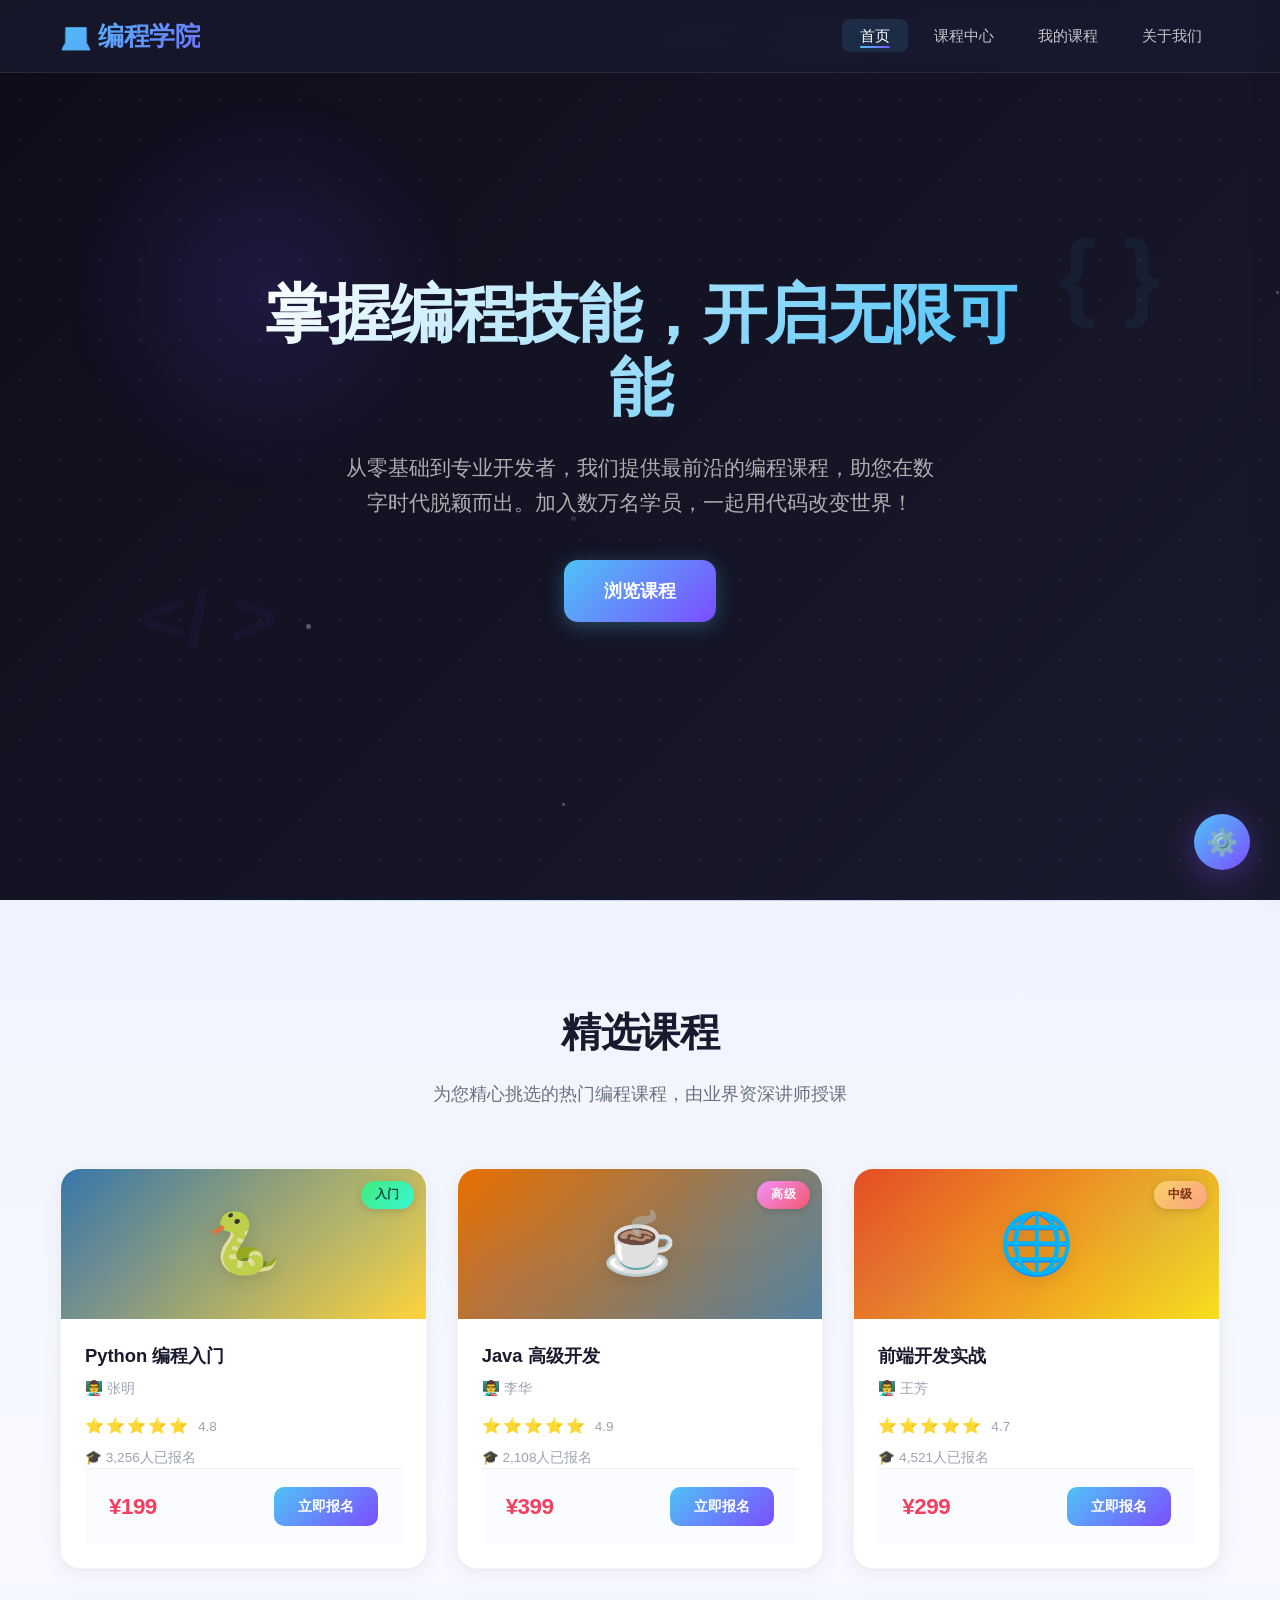
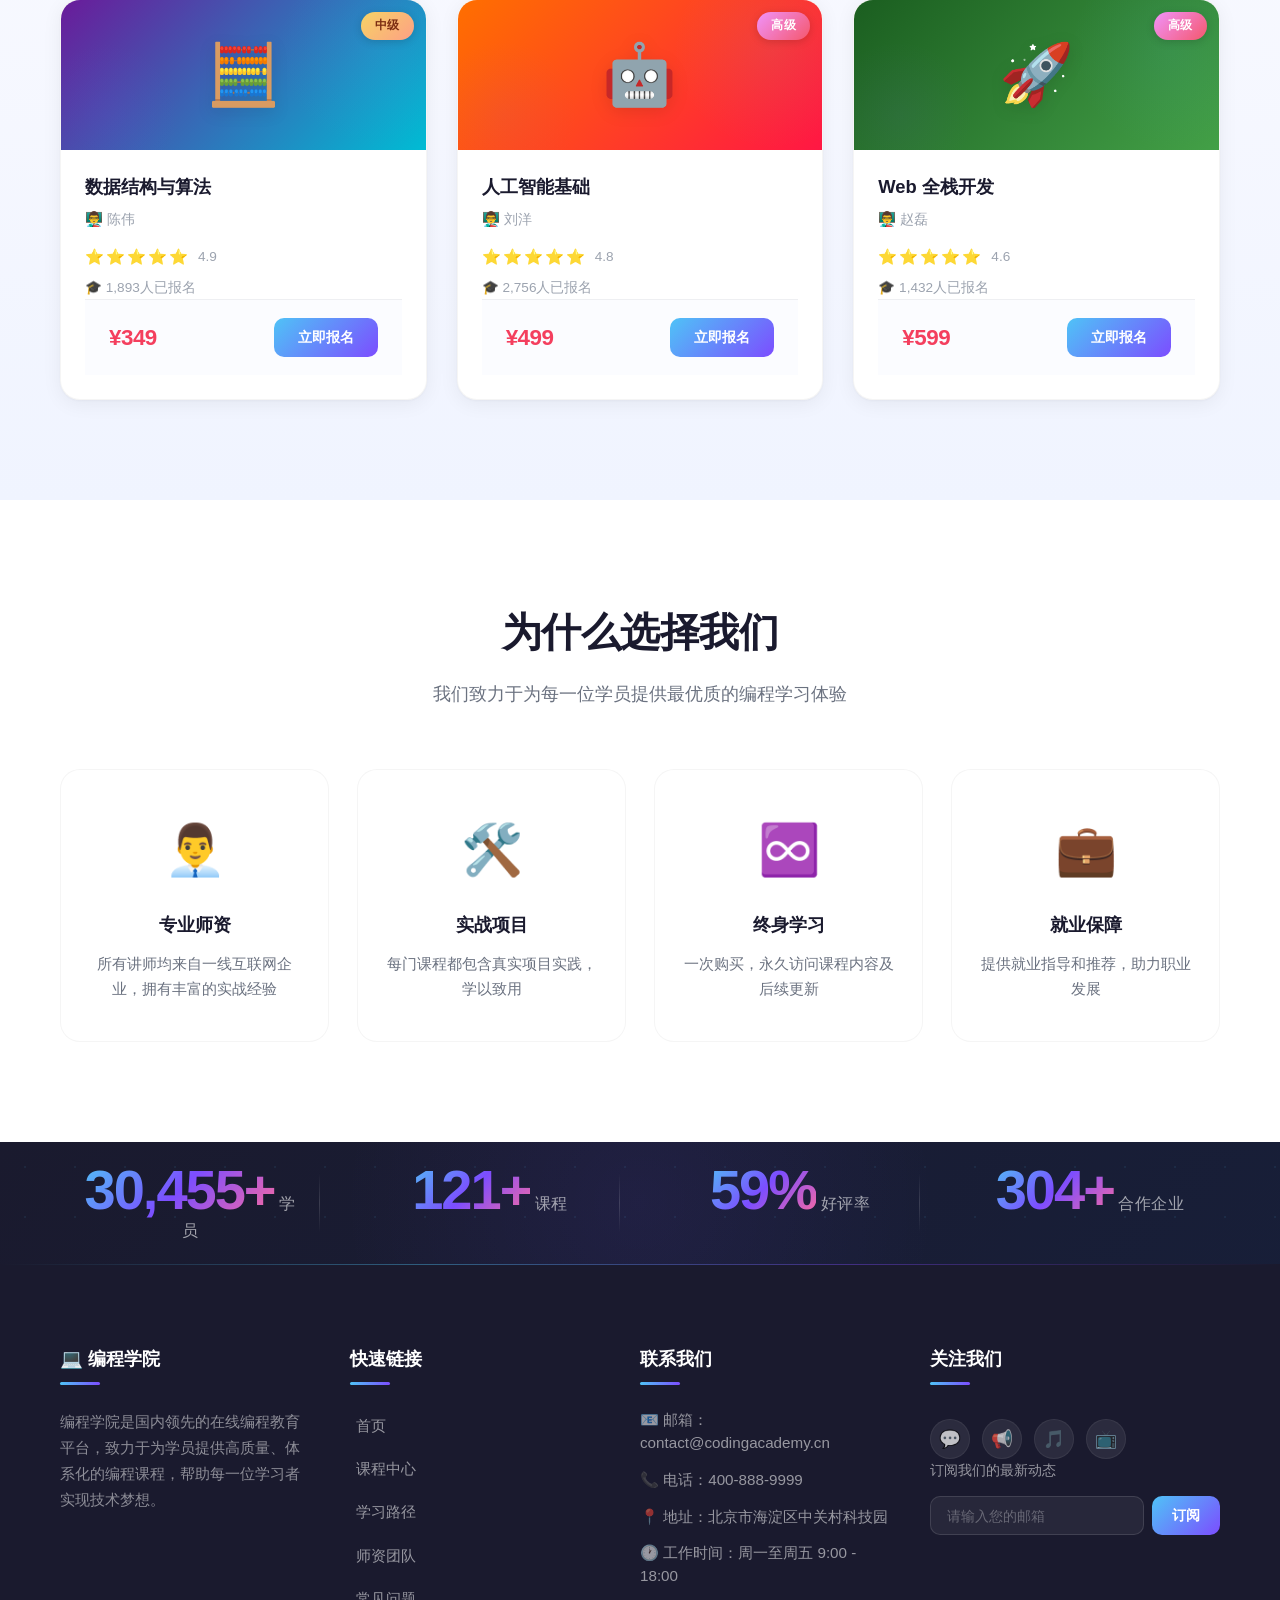
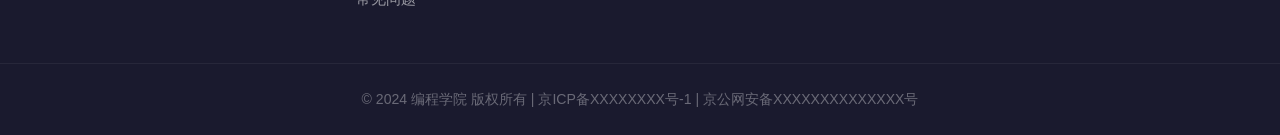
==== commit 2a0500af: "revision" ====
--- a/index.html
+++ b/index.html
@@ -13,15 +13,37 @@
                 <a href="index.html" class="logo">💻 编程学院</a>
                 <ul class="nav-links">
                     <li>
-                        <a href="index.html" class="nav-link active">首页</a>
+                        <a
+                            href="index.html"
+                            class="nav-link active"
+                            data-i18n="nav.home"
+                            >首页</a
+                        >
                     </li>
                     <li>
-                        <a href="courses.html" class="nav-link">课程中心</a>
+                        <a
+                            href="courses.html"
+                            class="nav-link"
+                            data-i18n="nav.courses"
+                            >课程中心</a
+                        >
                     </li>
                     <li>
-                        <a href="dashboard.html" class="nav-link">我的课程</a>
+                        <a
+                            href="dashboard.html"
+                            class="nav-link"
+                            data-i18n="nav.dashboard"
+                            >我的课程</a
+                        >
                     </li>
-                    <li><a href="about.html" class="nav-link">关于我们</a></li>
+                    <li>
+                        <a
+                            href="about.html"
+                            class="nav-link"
+                            data-i18n="nav.about"
+                            >关于我们</a
+                        >
+                    </li>
                 </ul>
                 <button class="mobile-menu-btn" aria-label="打开菜单">
                     <span></span>
@@ -34,19 +56,28 @@
         <!-- 英雄区域 -->
         <section class="hero">
             <div class="container hero-content">
-                <h1 class="hero-title">掌握编程技能，开启无限可能</h1>
-                <p class="hero-subtitle">
+                <h1 class="hero-title" data-i18n="hero.title">
+                    掌握编程技能，开启无限可能
+                </h1>
+                <p class="hero-subtitle" data-i18n="hero.subtitle">
                     从零基础到专业开发者，我们提供最前沿的编程课程，助您在数字时代脱颖而出。加入数万名学员，一起用代码改变世界！
                 </p>
-                <a href="#courses" class="btn btn-primary btn-lg">浏览课程</a>
+                <a
+                    href="#courses"
+                    class="btn btn-primary btn-lg"
+                    data-i18n="hero.cta"
+                    >浏览课程</a
+                >
             </div>
         </section>
 
         <!-- 精选课程 -->
         <section id="courses" class="section courses-section">
             <div class="container">
-                <h2 class="section-title">精选课程</h2>
-                <p class="section-subtitle">
+                <h2 class="section-title" data-i18n="courses.title">
+                    精选课程
+                </h2>
+                <p class="section-subtitle" data-i18n="courses.subtitle">
                     为您精心挑选的热门编程课程，由业界资深讲师授课
                 </p>
                 <div class="courses-grid">
@@ -63,12 +94,16 @@
                             "
                         >
                             <span class="course-icon">🐍</span>
-                            <span class="difficulty-tag tag-beginner"
+                            <span
+                                class="difficulty-tag tag-beginner"
+                                data-i18n="level.beginner"
                                 >入门</span
                             >
                         </div>
                         <div class="card-body">
-                            <h3 class="course-title">Python 编程入门</h3>
+                            <h3 class="course-title" data-i18n="course.python">
+                                Python 编程入门
+                            </h3>
                             <p class="course-instructor">👨‍🏫 张明</p>
                             <div class="course-rating">
                                 <span class="stars">⭐⭐⭐⭐⭐</span>
@@ -77,7 +112,12 @@
                             <p class="course-enrolled">🎓 3,256人已报名</p>
                             <div class="card-footer">
                                 <span class="course-price">¥199</span>
-                                <button class="btn btn-enroll">立即报名</button>
+                                <button
+                                    class="btn btn-enroll"
+                                    data-i18n="courses.enroll"
+                                >
+                                    立即报名
+                                </button>
                             </div>
                         </div>
                     </div>
@@ -95,12 +135,16 @@
                             "
                         >
                             <span class="course-icon">☕</span>
-                            <span class="difficulty-tag tag-advanced"
+                            <span
+                                class="difficulty-tag tag-advanced"
+                                data-i18n="level.advanced"
                                 >高级</span
                             >
                         </div>
                         <div class="card-body">
-                            <h3 class="course-title">Java 高级开发</h3>
+                            <h3 class="course-title" data-i18n="course.java">
+                                Java 高级开发
+                            </h3>
                             <p class="course-instructor">👨‍🏫 李华</p>
                             <div class="course-rating">
                                 <span class="stars">⭐⭐⭐⭐⭐</span>
@@ -109,7 +153,12 @@
                             <p class="course-enrolled">🎓 2,108人已报名</p>
                             <div class="card-footer">
                                 <span class="course-price">¥399</span>
-                                <button class="btn btn-enroll">立即报名</button>
+                                <button
+                                    class="btn btn-enroll"
+                                    data-i18n="courses.enroll"
+                                >
+                                    立即报名
+                                </button>
                             </div>
                         </div>
                     </div>
@@ -127,12 +176,19 @@
                             "
                         >
                             <span class="course-icon">🌐</span>
-                            <span class="difficulty-tag tag-intermediate"
+                            <span
+                                class="difficulty-tag tag-intermediate"
+                                data-i18n="level.intermediate"
                                 >中级</span
                             >
                         </div>
                         <div class="card-body">
-                            <h3 class="course-title">前端开发实战</h3>
+                            <h3
+                                class="course-title"
+                                data-i18n="course.frontend"
+                            >
+                                前端开发实战
+                            </h3>
                             <p class="course-instructor">👨‍🏫 王芳</p>
                             <div class="course-rating">
                                 <span class="stars">⭐⭐⭐⭐⭐</span>
@@ -141,7 +197,12 @@
                             <p class="course-enrolled">🎓 4,521人已报名</p>
                             <div class="card-footer">
                                 <span class="course-price">¥299</span>
-                                <button class="btn btn-enroll">立即报名</button>
+                                <button
+                                    class="btn btn-enroll"
+                                    data-i18n="courses.enroll"
+                                >
+                                    立即报名
+                                </button>
                             </div>
                         </div>
                     </div>
@@ -159,12 +220,16 @@
                             "
                         >
                             <span class="course-icon">🧮</span>
-                            <span class="difficulty-tag tag-intermediate"
+                            <span
+                                class="difficulty-tag tag-intermediate"
+                                data-i18n="level.intermediate"
                                 >中级</span
                             >
                         </div>
                         <div class="card-body">
-                            <h3 class="course-title">数据结构与算法</h3>
+                            <h3 class="course-title" data-i18n="course.dsa">
+                                数据结构与算法
+                            </h3>
                             <p class="course-instructor">👨‍🏫 陈伟</p>
                             <div class="course-rating">
                                 <span class="stars">⭐⭐⭐⭐⭐</span>
@@ -173,7 +238,12 @@
                             <p class="course-enrolled">🎓 1,893人已报名</p>
                             <div class="card-footer">
                                 <span class="course-price">¥349</span>
-                                <button class="btn btn-enroll">立即报名</button>
+                                <button
+                                    class="btn btn-enroll"
+                                    data-i18n="courses.enroll"
+                                >
+                                    立即报名
+                                </button>
                             </div>
                         </div>
                     </div>
@@ -191,12 +261,16 @@
                             "
                         >
                             <span class="course-icon">🤖</span>
-                            <span class="difficulty-tag tag-advanced"
+                            <span
+                                class="difficulty-tag tag-advanced"
+                                data-i18n="level.advanced"
                                 >高级</span
                             >
                         </div>
                         <div class="card-body">
-                            <h3 class="course-title">人工智能基础</h3>
+                            <h3 class="course-title" data-i18n="course.ai">
+                                人工智能基础
+                            </h3>
                             <p class="course-instructor">👨‍🏫 刘洋</p>
                             <div class="course-rating">
                                 <span class="stars">⭐⭐⭐⭐⭐</span>
@@ -205,7 +279,12 @@
                             <p class="course-enrolled">🎓 2,756人已报名</p>
                             <div class="card-footer">
                                 <span class="course-price">¥499</span>
-                                <button class="btn btn-enroll">立即报名</button>
+                                <button
+                                    class="btn btn-enroll"
+                                    data-i18n="courses.enroll"
+                                >
+                                    立即报名
+                                </button>
                             </div>
                         </div>
                     </div>
@@ -223,12 +302,19 @@
                             "
                         >
                             <span class="course-icon">🚀</span>
-                            <span class="difficulty-tag tag-advanced"
+                            <span
+                                class="difficulty-tag tag-advanced"
+                                data-i18n="level.advanced"
                                 >高级</span
                             >
                         </div>
                         <div class="card-body">
-                            <h3 class="course-title">Web 全栈开发</h3>
+                            <h3
+                                class="course-title"
+                                data-i18n="course.fullstack"
+                            >
+                                Web 全栈开发
+                            </h3>
                             <p class="course-instructor">👨‍🏫 赵磊</p>
                             <div class="course-rating">
                                 <span class="stars">⭐⭐⭐⭐⭐</span>
@@ -237,7 +323,12 @@
                             <p class="course-enrolled">🎓 1,432人已报名</p>
                             <div class="card-footer">
                                 <span class="course-price">¥599</span>
-                                <button class="btn btn-enroll">立即报名</button>
+                                <button
+                                    class="btn btn-enroll"
+                                    data-i18n="courses.enroll"
+                                >
+                                    立即报名
+                                </button>
                             </div>
                         </div>
                     </div>
@@ -248,39 +339,70 @@
         <!-- 为什么选择我们 -->
         <section id="about" class="section features-section">
             <div class="container">
-                <h2 class="section-title">为什么选择我们</h2>
-                <p class="section-subtitle">
+                <h2 class="section-title" data-i18n="features.title">
+                    为什么选择我们
+                </h2>
+                <p class="section-subtitle" data-i18n="features.subtitle">
                     我们致力于为每一位学员提供最优质的编程学习体验
                 </p>
                 <div class="features-grid">
                     <div class="feature-card">
                         <span class="feature-icon">👨‍💼</span>
-                        <h3 class="feature-title">专业师资</h3>
-                        <p class="feature-desc">
+                        <h3
+                            class="feature-title"
+                            data-i18n="feature.teachers.title"
+                        >
+                            专业师资
+                        </h3>
+                        <p
+                            class="feature-desc"
+                            data-i18n="feature.teachers.desc"
+                        >
                             所有讲师均来自一线互联网企业，拥有丰富的实战经验
                         </p>
                     </div>
 
                     <div class="feature-card">
                         <span class="feature-icon">🛠️</span>
-                        <h3 class="feature-title">实战项目</h3>
-                        <p class="feature-desc">
+                        <h3
+                            class="feature-title"
+                            data-i18n="feature.projects.title"
+                        >
+                            实战项目
+                        </h3>
+                        <p
+                            class="feature-desc"
+                            data-i18n="feature.projects.desc"
+                        >
                             每门课程都包含真实项目实践，学以致用
                         </p>
                     </div>
 
                     <div class="feature-card">
                         <span class="feature-icon">♾️</span>
-                        <h3 class="feature-title">终身学习</h3>
-                        <p class="feature-desc">
+                        <h3
+                            class="feature-title"
+                            data-i18n="feature.lifetime.title"
+                        >
+                            终身学习
+                        </h3>
+                        <p
+                            class="feature-desc"
+                            data-i18n="feature.lifetime.desc"
+                        >
                             一次购买，永久访问课程内容及后续更新
                         </p>
                     </div>
 
                     <div class="feature-card">
                         <span class="feature-icon">💼</span>
-                        <h3 class="feature-title">就业保障</h3>
-                        <p class="feature-desc">
+                        <h3
+                            class="feature-title"
+                            data-i18n="feature.career.title"
+                        >
+                            就业保障
+                        </h3>
+                        <p class="feature-desc" data-i18n="feature.career.desc">
                             提供就业指导和推荐，助力职业发展
                         </p>
                     </div>
@@ -293,19 +415,27 @@
             <div class="container stats-grid">
                 <div class="stat-item">
                     <span class="stat-number" data-target="50000">50,000+</span>
-                    <span class="stat-label">学员</span>
+                    <span class="stat-label" data-i18n="stats.students"
+                        >学员</span
+                    >
                 </div>
                 <div class="stat-item">
                     <span class="stat-number" data-target="200">200+</span>
-                    <span class="stat-label">课程</span>
+                    <span class="stat-label" data-i18n="stats.courses"
+                        >课程</span
+                    >
                 </div>
                 <div class="stat-item">
                     <span class="stat-number" data-target="98">98%</span>
-                    <span class="stat-label">好评率</span>
+                    <span class="stat-label" data-i18n="stats.rating"
+                        >好评率</span
+                    >
                 </div>
                 <div class="stat-item">
                     <span class="stat-number" data-target="500">500+</span>
-                    <span class="stat-label">合作企业</span>
+                    <span class="stat-label" data-i18n="stats.partners"
+                        >合作企业</span
+                    >
                 </div>
             </div>
         </section>
@@ -315,54 +445,85 @@
             <div class="container footer-grid">
                 <div class="footer-col">
                     <h4 class="footer-heading">💻 编程学院</h4>
-                    <p class="footer-about">
+                    <p class="footer-about" data-i18n="footer.about">
                         编程学院是国内领先的在线编程教育平台，致力于为学员提供高质量、体系化的编程课程，帮助每一位学习者实现技术梦想。
                     </p>
                 </div>
 
                 <div class="footer-col">
-                    <h4 class="footer-heading">快速链接</h4>
+                    <h4 class="footer-heading" data-i18n="footer.quicklinks">
+                        快速链接
+                    </h4>
                     <ul class="footer-links">
-                        <li><a href="#">首页</a></li>
-                        <li><a href="#courses">课程中心</a></li>
-                        <li><a href="#">学习路径</a></li>
-                        <li><a href="#">师资团队</a></li>
-                        <li><a href="#">常见问题</a></li>
+                        <li><a href="#" data-i18n="footer.home">首页</a></li>
+                        <li>
+                            <a href="#courses" data-i18n="footer.courses"
+                                >课程中心</a
+                            >
+                        </li>
+                        <li>
+                            <a href="#" data-i18n="footer.path">学习路径</a>
+                        </li>
+                        <li>
+                            <a href="#" data-i18n="footer.team">师资团队</a>
+                        </li>
+                        <li><a href="#" data-i18n="footer.faq">常见问题</a></li>
                     </ul>
                 </div>
 
                 <div class="footer-col">
-                    <h4 class="footer-heading">联系我们</h4>
+                    <h4 class="footer-heading" data-i18n="footer.contact">
+                        联系我们
+                    </h4>
                     <ul class="footer-contact">
-                        <li>📧 邮箱：contact@codingacademy.cn</li>
-                        <li>📞 电话：400-888-9999</li>
-                        <li>📍 地址：北京市海淀区中关村科技园</li>
-                        <li>🕐 工作时间：周一至周五 9:00 - 18:00</li>
+                        <li data-i18n="footer.email">
+                            📧 邮箱：contact@codingacademy.cn
+                        </li>
+                        <li data-i18n="footer.phone">📞 电话：400-888-9999</li>
+                        <li data-i18n="footer.address">
+                            📍 地址：北京市海淀区中关村科技园
+                        </li>
+                        <li data-i18n="footer.hours">
+                            🕐 工作时间：周一至周五 9:00 - 18:00
+                        </li>
                     </ul>
                 </div>
 
                 <div class="footer-col">
-                    <h4 class="footer-heading">关注我们</h4>
+                    <h4 class="footer-heading" data-i18n="footer.follow">
+                        关注我们
+                    </h4>
                     <div class="social-links">
                         <a href="#" class="social-link" title="微信">💬</a>
                         <a href="#" class="social-link" title="微博">📢</a>
                         <a href="#" class="social-link" title="抖音">🎵</a>
                         <a href="#" class="social-link" title="哔哩哔哩">📺</a>
                     </div>
-                    <p class="footer-newsletter-label">订阅我们的最新动态</p>
+                    <p
+                        class="footer-newsletter-label"
+                        data-i18n="footer.subscribe.label"
+                    >
+                        订阅我们的最新动态
+                    </p>
                     <div class="newsletter-form">
                         <input
                             type="email"
                             placeholder="请输入您的邮箱"
                             class="newsletter-input"
+                            data-i18n-placeholder="footer.subscribe.placeholder"
                         />
-                        <button class="btn btn-subscribe">订阅</button>
+                        <button
+                            class="btn btn-subscribe"
+                            data-i18n="footer.subscribe.btn"
+                        >
+                            订阅
+                        </button>
                     </div>
                 </div>
             </div>
             <div class="footer-bottom">
                 <div class="container">
-                    <p>
+                    <p data-i18n="footer.copyright">
                         © 2024 编程学院 版权所有 | 京ICP备XXXXXXXX号-1 |
                         京公网安备XXXXXXXXXXXXXX号
                     </p>
@@ -370,6 +531,7 @@
             </div>
         </footer>
 
+        <script src="settings.js"></script>
         <script src="app.js"></script>
     </body>
 </html>
--- a/styles.css
+++ b/styles.css
@@ -2894,3 +2894,590 @@
         font-size: 1.7rem;
     }
 }
+
+/* ============================================
+   Dark Mode
+   ============================================ */
+[data-theme="dark"] body {
+    background: #0d0d1a;
+    color: #e0e0e0;
+}
+
+[data-theme="dark"] .courses-section {
+    background: linear-gradient(180deg, #111127 0%, #0d0d1a 50%, #111127 100%);
+}
+
+[data-theme="dark"] .courses-section::before {
+    background: linear-gradient(
+        90deg,
+        transparent,
+        rgba(79, 195, 247, 0.15),
+        rgba(124, 77, 255, 0.15),
+        transparent
+    );
+}
+
+[data-theme="dark"] .course-card {
+    background: #1a1a2e;
+    border-color: rgba(255, 255, 255, 0.06);
+    box-shadow: 0 4px 20px rgba(0, 0, 0, 0.3);
+}
+
+[data-theme="dark"] .course-card:hover {
+    box-shadow:
+        0 20px 60px rgba(0, 0, 0, 0.5),
+        0 8px 24px rgba(79, 195, 247, 0.1);
+}
+
+[data-theme="dark"] .course-title {
+    color: #f0f0f0;
+}
+
+[data-theme="dark"] .course-instructor {
+    color: #8b8b9e;
+}
+
+[data-theme="dark"] .course-enrolled {
+    color: #8b8b9e;
+}
+
+[data-theme="dark"] .rating-number {
+    color: #8b8b9e;
+}
+
+[data-theme="dark"] .card-footer {
+    background: rgba(13, 13, 26, 0.5);
+    border-top-color: rgba(255, 255, 255, 0.06);
+}
+
+[data-theme="dark"] .card-body {
+    background: #1a1a2e;
+}
+
+[data-theme="dark"] .section-title {
+    color: #f0f0f0;
+}
+
+[data-theme="dark"] .section-subtitle {
+    color: #8b8b9e;
+}
+
+[data-theme="dark"] .features-section {
+    background: #0d0d1a;
+}
+
+[data-theme="dark"] .feature-card {
+    background: #1a1a2e;
+    border-color: rgba(255, 255, 255, 0.06);
+}
+
+[data-theme="dark"] .feature-card:hover {
+    box-shadow: 0 20px 50px rgba(0, 0, 0, 0.4);
+    border-color: rgba(79, 195, 247, 0.2);
+}
+
+[data-theme="dark"] .feature-card::after {
+    background: linear-gradient(
+        135deg,
+        rgba(79, 195, 247, 0.06),
+        rgba(124, 77, 255, 0.06)
+    );
+}
+
+[data-theme="dark"] .feature-title {
+    color: #f0f0f0;
+}
+
+[data-theme="dark"] .feature-desc {
+    color: #8b8b9e;
+}
+
+/* Dark mode page header */
+[data-theme="dark"] .page-header {
+    background: linear-gradient(
+        135deg,
+        #050510 0%,
+        #0d0d1a 30%,
+        #111127 60%,
+        #0d0d1a 100%
+    );
+}
+
+/* Dark mode filter bar */
+[data-theme="dark"] .filter-bar {
+    background: rgba(26, 26, 46, 0.95);
+    border-bottom-color: rgba(255, 255, 255, 0.06);
+    box-shadow: 0 4px 20px rgba(0, 0, 0, 0.3);
+}
+
+[data-theme="dark"] .search-input,
+[data-theme="dark"] .filter-select {
+    background: #16213e;
+    border-color: rgba(255, 255, 255, 0.1);
+    color: #e0e0e0;
+}
+
+[data-theme="dark"] .search-input::placeholder {
+    color: #6b7280;
+}
+
+[data-theme="dark"] .search-input:focus,
+[data-theme="dark"] .filter-select:focus {
+    border-color: #4fc3f7;
+    background: #1a1a3e;
+    box-shadow: 0 0 0 4px rgba(79, 195, 247, 0.15);
+}
+
+/* Dark mode pagination */
+[data-theme="dark"] .pagination button,
+[data-theme="dark"] .pagination .page-btn {
+    background: #1a1a2e;
+    border-color: rgba(255, 255, 255, 0.1);
+    color: #e0e0e0;
+}
+
+[data-theme="dark"] .pagination button:hover:not(:disabled):not(.active),
+[data-theme="dark"] .pagination .page-btn:hover:not(:disabled):not(.active) {
+    background: rgba(79, 195, 247, 0.1);
+}
+
+/* Dark mode dashboard */
+[data-theme="dark"] .dashboard-section {
+    background: #0d0d1a;
+}
+
+[data-theme="dark"] .dash-stat-card {
+    background: #1a1a2e;
+    border-color: rgba(255, 255, 255, 0.06);
+    box-shadow: 0 4px 20px rgba(0, 0, 0, 0.3);
+}
+
+[data-theme="dark"] .dash-stat-card:hover {
+    box-shadow: 0 16px 40px rgba(0, 0, 0, 0.5);
+}
+
+[data-theme="dark"] .dash-stat-value {
+    color: #f0f0f0;
+}
+
+[data-theme="dark"] .dash-stat-label {
+    color: #8b8b9e;
+}
+
+[data-theme="dark"] .enrolled-course-card {
+    background: #1a1a2e;
+    border-color: rgba(255, 255, 255, 0.06);
+    box-shadow: 0 4px 20px rgba(0, 0, 0, 0.3);
+}
+
+[data-theme="dark"] .enrolled-course-card:hover {
+    box-shadow: 0 12px 40px rgba(0, 0, 0, 0.5);
+}
+
+[data-theme="dark"] .enrolled-course-info h3 {
+    color: #f0f0f0;
+}
+
+[data-theme="dark"] .enrolled-course-meta {
+    color: #8b8b9e;
+}
+
+[data-theme="dark"] .progress-bar-container {
+    background: #16213e;
+}
+
+[data-theme="dark"] .empty-state h3 {
+    color: #8b8b9e;
+}
+
+[data-theme="dark"] .empty-state p {
+    color: #6b7280;
+}
+
+/* Dark mode about page */
+[data-theme="dark"] .about-section {
+    background: #0d0d1a;
+}
+
+[data-theme="dark"] .about-text p {
+    color: #b0b0c0;
+}
+
+[data-theme="dark"] .about-stats-decorative .stat-item {
+    background: #1a1a2e;
+    border-color: rgba(255, 255, 255, 0.06);
+    box-shadow: 0 4px 20px rgba(0, 0, 0, 0.3);
+}
+
+[data-theme="dark"] .about-stats-decorative .stat-item:hover {
+    box-shadow: 0 12px 40px rgba(0, 0, 0, 0.5);
+}
+
+[data-theme="dark"] .about-stats-decorative .stat-label {
+    color: #8b8b9e;
+}
+
+[data-theme="dark"] .mission-section {
+    background: linear-gradient(180deg, #111127 0%, #0d0d1a 100%);
+}
+
+[data-theme="dark"] .mission-card {
+    background: #1a1a2e;
+    border-color: rgba(255, 255, 255, 0.06);
+    box-shadow: 0 4px 20px rgba(0, 0, 0, 0.3);
+}
+
+[data-theme="dark"] .mission-card:hover {
+    box-shadow: 0 20px 50px rgba(0, 0, 0, 0.5);
+}
+
+[data-theme="dark"] .mission-card h3 {
+    color: #f0f0f0;
+}
+
+[data-theme="dark"] .mission-card p {
+    color: #8b8b9e;
+}
+
+[data-theme="dark"] .team-card {
+    background: #1a1a2e;
+    border-color: rgba(255, 255, 255, 0.06);
+    box-shadow: 0 4px 20px rgba(0, 0, 0, 0.3);
+}
+
+[data-theme="dark"] .team-card:hover {
+    box-shadow: 0 20px 50px rgba(0, 0, 0, 0.5);
+}
+
+[data-theme="dark"] .team-card h3,
+[data-theme="dark"] .team-card .team-name {
+    color: #f0f0f0;
+}
+
+[data-theme="dark"] .team-card .team-bio {
+    color: #8b8b9e;
+}
+
+[data-theme="dark"] .contact-section {
+    background: linear-gradient(180deg, #111127 0%, #0d0d1a 100%);
+}
+
+[data-theme="dark"] .contact-card,
+[data-theme="dark"] .contact-info-card {
+    background: #1a1a2e;
+    border-color: rgba(255, 255, 255, 0.06);
+    box-shadow: 0 4px 20px rgba(0, 0, 0, 0.3);
+}
+
+[data-theme="dark"] .contact-card:hover,
+[data-theme="dark"] .contact-info-card:hover {
+    box-shadow: 0 12px 40px rgba(0, 0, 0, 0.5);
+}
+
+[data-theme="dark"] .contact-card h4,
+[data-theme="dark"] .contact-info-card h4 {
+    color: #f0f0f0;
+}
+
+[data-theme="dark"] .contact-card p,
+[data-theme="dark"] .contact-info-card p {
+    color: #8b8b9e;
+}
+
+[data-theme="dark"] .contact-form {
+    background: #1a1a2e;
+    border-color: rgba(255, 255, 255, 0.06);
+    box-shadow: 0 8px 40px rgba(0, 0, 0, 0.3);
+}
+
+[data-theme="dark"] .form-group input,
+[data-theme="dark"] .form-group select,
+[data-theme="dark"] .contact-form .form-group textarea {
+    background: #16213e;
+    border-color: rgba(255, 255, 255, 0.1);
+    color: #e0e0e0;
+}
+
+[data-theme="dark"] .form-group input::placeholder,
+[data-theme="dark"] .contact-form .form-group textarea::placeholder {
+    color: #6b7280;
+}
+
+[data-theme="dark"] .form-group input:focus,
+[data-theme="dark"] .form-group select:focus,
+[data-theme="dark"] .contact-form .form-group textarea:focus {
+    border-color: #4fc3f7;
+    background: #1a1a3e;
+    box-shadow: 0 0 0 4px rgba(79, 195, 247, 0.15);
+}
+
+[data-theme="dark"] .form-group label {
+    color: #e0e0e0;
+}
+
+/* Dark mode modal */
+[data-theme="dark"] .modal {
+    background: #1a1a2e;
+    box-shadow: 0 25px 80px rgba(0, 0, 0, 0.6);
+}
+
+[data-theme="dark"] .modal-header h2,
+[data-theme="dark"] .modal-header h3,
+[data-theme="dark"] .modal-header .modal-title {
+    color: #f0f0f0;
+}
+
+[data-theme="dark"] .modal-close {
+    background: rgba(255, 255, 255, 0.06);
+    color: #8b8b9e;
+}
+
+[data-theme="dark"] .modal-close:hover {
+    background: rgba(244, 63, 94, 0.15);
+    color: #f43f5e;
+}
+
+[data-theme="dark"] .modal-success h3 {
+    color: #f0f0f0;
+}
+
+[data-theme="dark"] .modal-success p {
+    color: #8b8b9e;
+}
+
+[data-theme="dark"] .enroll-price {
+    color: #e0e0e0;
+    background: linear-gradient(
+        135deg,
+        rgba(79, 195, 247, 0.12),
+        rgba(124, 77, 255, 0.12)
+    );
+}
+
+/* Dark mode footer - already dark, just tweak slightly */
+[data-theme="dark"] .footer {
+    background: #080812;
+}
+
+[data-theme="dark"] .footer-bottom {
+    border-top-color: rgba(255, 255, 255, 0.04);
+}
+
+/* ============================================
+   Settings Toggle Button
+   ============================================ */
+.settings-toggle {
+    position: fixed;
+    bottom: 30px;
+    right: 30px;
+    z-index: 1500;
+    width: 56px;
+    height: 56px;
+    border-radius: 50%;
+    border: none;
+    background: linear-gradient(135deg, #4fc3f7, #7c4dff);
+    color: #ffffff;
+    font-size: 1.6rem;
+    cursor: pointer;
+    box-shadow:
+        0 6px 30px rgba(124, 77, 255, 0.4),
+        0 2px 8px rgba(0, 0, 0, 0.2);
+    display: flex;
+    align-items: center;
+    justify-content: center;
+    transition: all 0.4s cubic-bezier(0.4, 0, 0.2, 1);
+    animation: pulse 3s infinite;
+}
+
+.settings-toggle:hover {
+    transform: scale(1.1) rotate(90deg);
+    box-shadow: 0 10px 40px rgba(124, 77, 255, 0.5);
+    animation: none;
+}
+
+.settings-toggle:active {
+    transform: scale(0.95);
+}
+
+/* ============================================
+   Settings Panel
+   ============================================ */
+.settings-panel {
+    position: fixed;
+    top: 0;
+    right: -380px;
+    width: 360px;
+    height: 100vh;
+    z-index: 2500;
+    background: #ffffff;
+    box-shadow: -8px 0 40px rgba(0, 0, 0, 0.15);
+    transition: right 0.4s cubic-bezier(0.4, 0, 0.2, 1);
+    display: flex;
+    flex-direction: column;
+    overflow-y: auto;
+}
+
+.settings-panel.open {
+    right: 0;
+}
+
+[data-theme="dark"] .settings-panel {
+    background: #1a1a2e;
+    box-shadow: -8px 0 40px rgba(0, 0, 0, 0.5);
+}
+
+.settings-panel-header {
+    display: flex;
+    justify-content: space-between;
+    align-items: center;
+    padding: 28px 28px 20px;
+    border-bottom: 1px solid rgba(0, 0, 0, 0.06);
+}
+
+[data-theme="dark"] .settings-panel-header {
+    border-bottom-color: rgba(255, 255, 255, 0.06);
+}
+
+.settings-panel-header h3 {
+    font-size: 1.4rem;
+    font-weight: 800;
+    color: #1a1a2e;
+    margin: 0;
+}
+
+[data-theme="dark"] .settings-panel-header h3 {
+    color: #f0f0f0;
+}
+
+.settings-panel-close {
+    width: 36px;
+    height: 36px;
+    border-radius: 50%;
+    border: none;
+    background: rgba(0, 0, 0, 0.04);
+    font-size: 1.4rem;
+    cursor: pointer;
+    color: #6b7280;
+    display: flex;
+    align-items: center;
+    justify-content: center;
+    transition: all 0.3s ease;
+}
+
+.settings-panel-close:hover {
+    background: rgba(244, 63, 94, 0.1);
+    color: #f43f5e;
+    transform: rotate(90deg);
+}
+
+[data-theme="dark"] .settings-panel-close {
+    background: rgba(255, 255, 255, 0.06);
+    color: #8b8b9e;
+}
+
+.settings-panel-body {
+    padding: 28px;
+    flex: 1;
+}
+
+.settings-group {
+    margin-bottom: 32px;
+}
+
+.settings-label {
+    display: block;
+    font-size: 0.95rem;
+    font-weight: 700;
+    color: #1a1a2e;
+    margin-bottom: 14px;
+    letter-spacing: 0.3px;
+}
+
+[data-theme="dark"] .settings-label {
+    color: #e0e0e0;
+}
+
+.settings-options {
+    display: flex;
+    gap: 10px;
+    flex-wrap: wrap;
+}
+
+.settings-option-btn {
+    flex: 1;
+    min-width: 90px;
+    padding: 14px 12px;
+    border: 2px solid #e5e7eb;
+    border-radius: 14px;
+    background: #ffffff;
+    cursor: pointer;
+    display: flex;
+    flex-direction: column;
+    align-items: center;
+    gap: 8px;
+    font-family: inherit;
+    font-size: 0.85rem;
+    font-weight: 600;
+    color: #6b7280;
+    transition: all 0.3s cubic-bezier(0.4, 0, 0.2, 1);
+}
+
+.settings-option-btn:hover {
+    border-color: #4fc3f7;
+    color: #4fc3f7;
+    background: rgba(79, 195, 247, 0.04);
+    transform: translateY(-2px);
+    box-shadow: 0 4px 12px rgba(79, 195, 247, 0.15);
+}
+
+.settings-option-btn.active {
+    border-color: #7c4dff;
+    background: linear-gradient(
+        135deg,
+        rgba(79, 195, 247, 0.08),
+        rgba(124, 77, 255, 0.08)
+    );
+    color: #7c4dff;
+    box-shadow: 0 4px 16px rgba(124, 77, 255, 0.2);
+}
+
+.settings-option-btn .option-icon {
+    font-size: 1.5rem;
+}
+
+[data-theme="dark"] .settings-option-btn {
+    background: #16213e;
+    border-color: rgba(255, 255, 255, 0.1);
+    color: #8b8b9e;
+}
+
+[data-theme="dark"] .settings-option-btn:hover {
+    border-color: #4fc3f7;
+    color: #4fc3f7;
+    background: rgba(79, 195, 247, 0.08);
+}
+
+[data-theme="dark"] .settings-option-btn.active {
+    border-color: #7c4dff;
+    background: linear-gradient(
+        135deg,
+        rgba(79, 195, 247, 0.12),
+        rgba(124, 77, 255, 0.12)
+    );
+    color: #7c4dff;
+}
+
+@media (max-width: 768px) {
+    .settings-panel {
+        width: 100%;
+        right: -100%;
+    }
+
+    .settings-toggle {
+        bottom: 20px;
+        right: 20px;
+        width: 50px;
+        height: 50px;
+        font-size: 1.4rem;
+    }
+}
